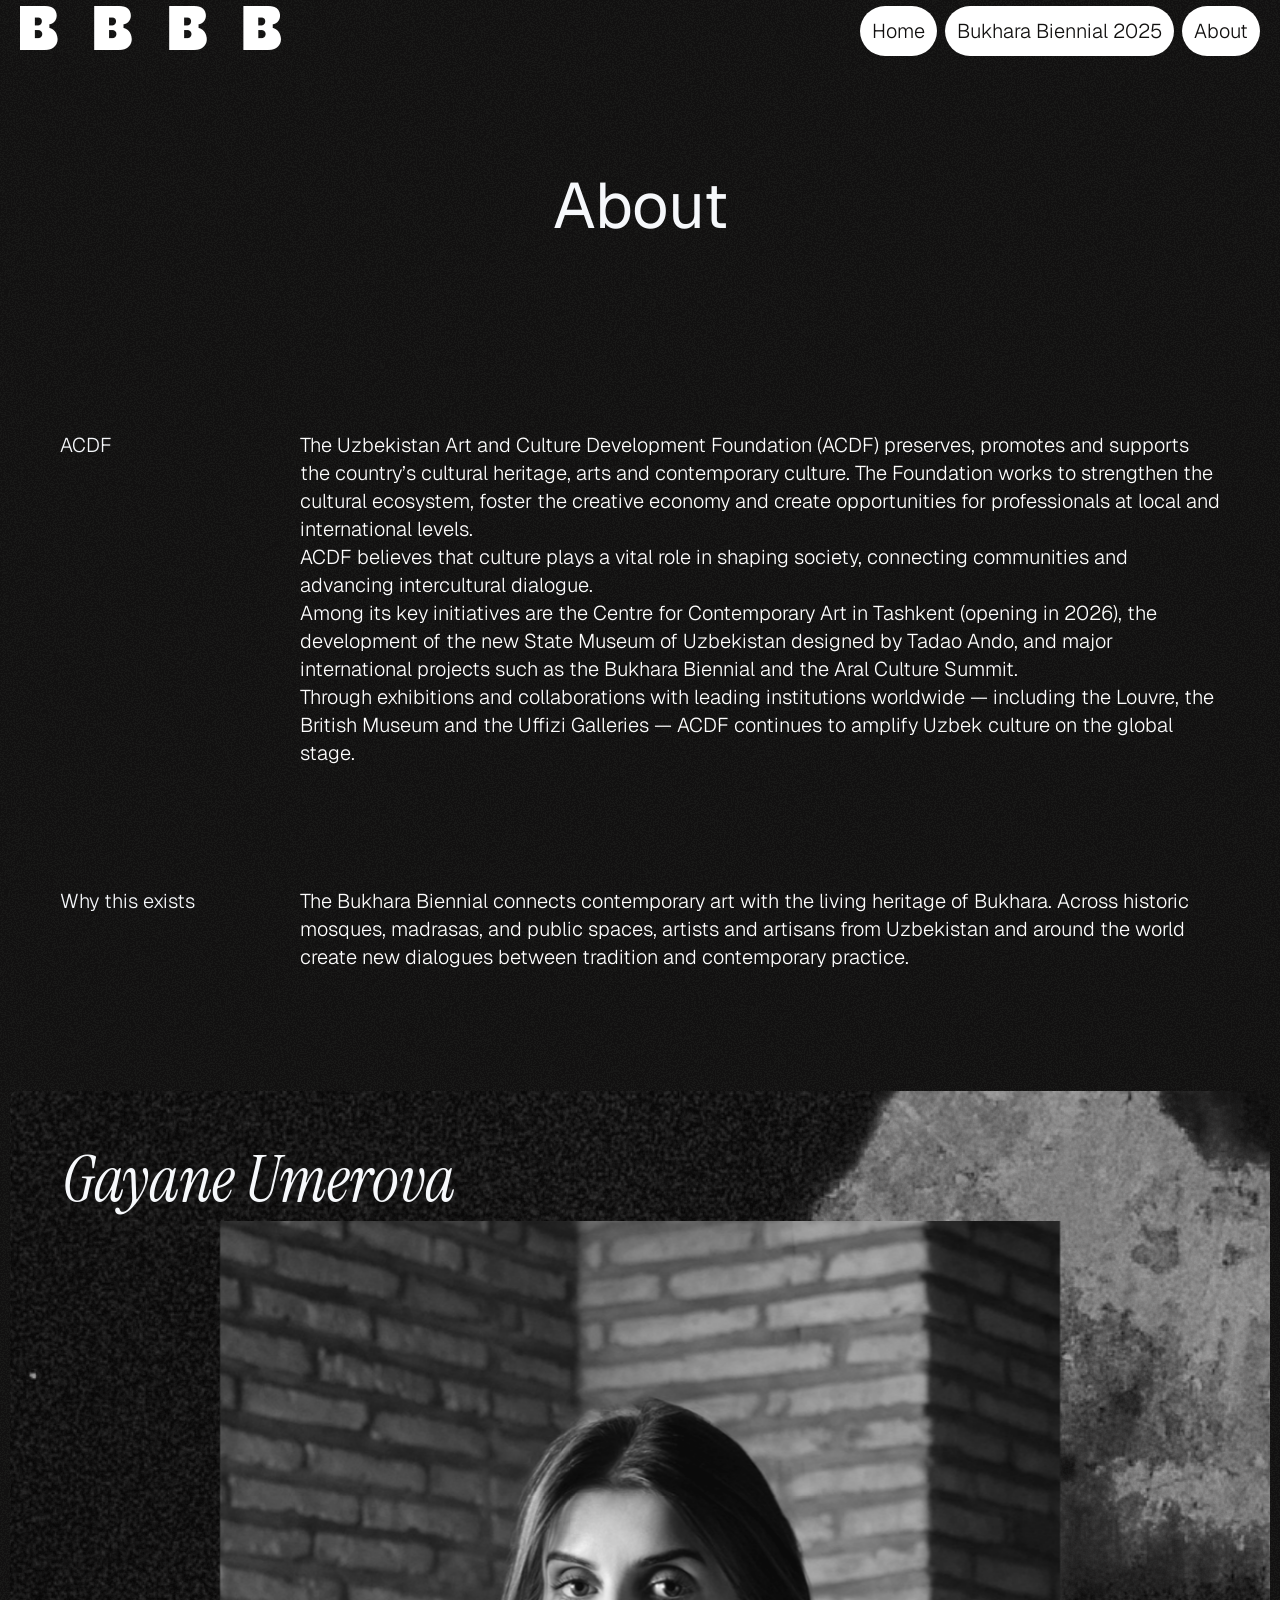
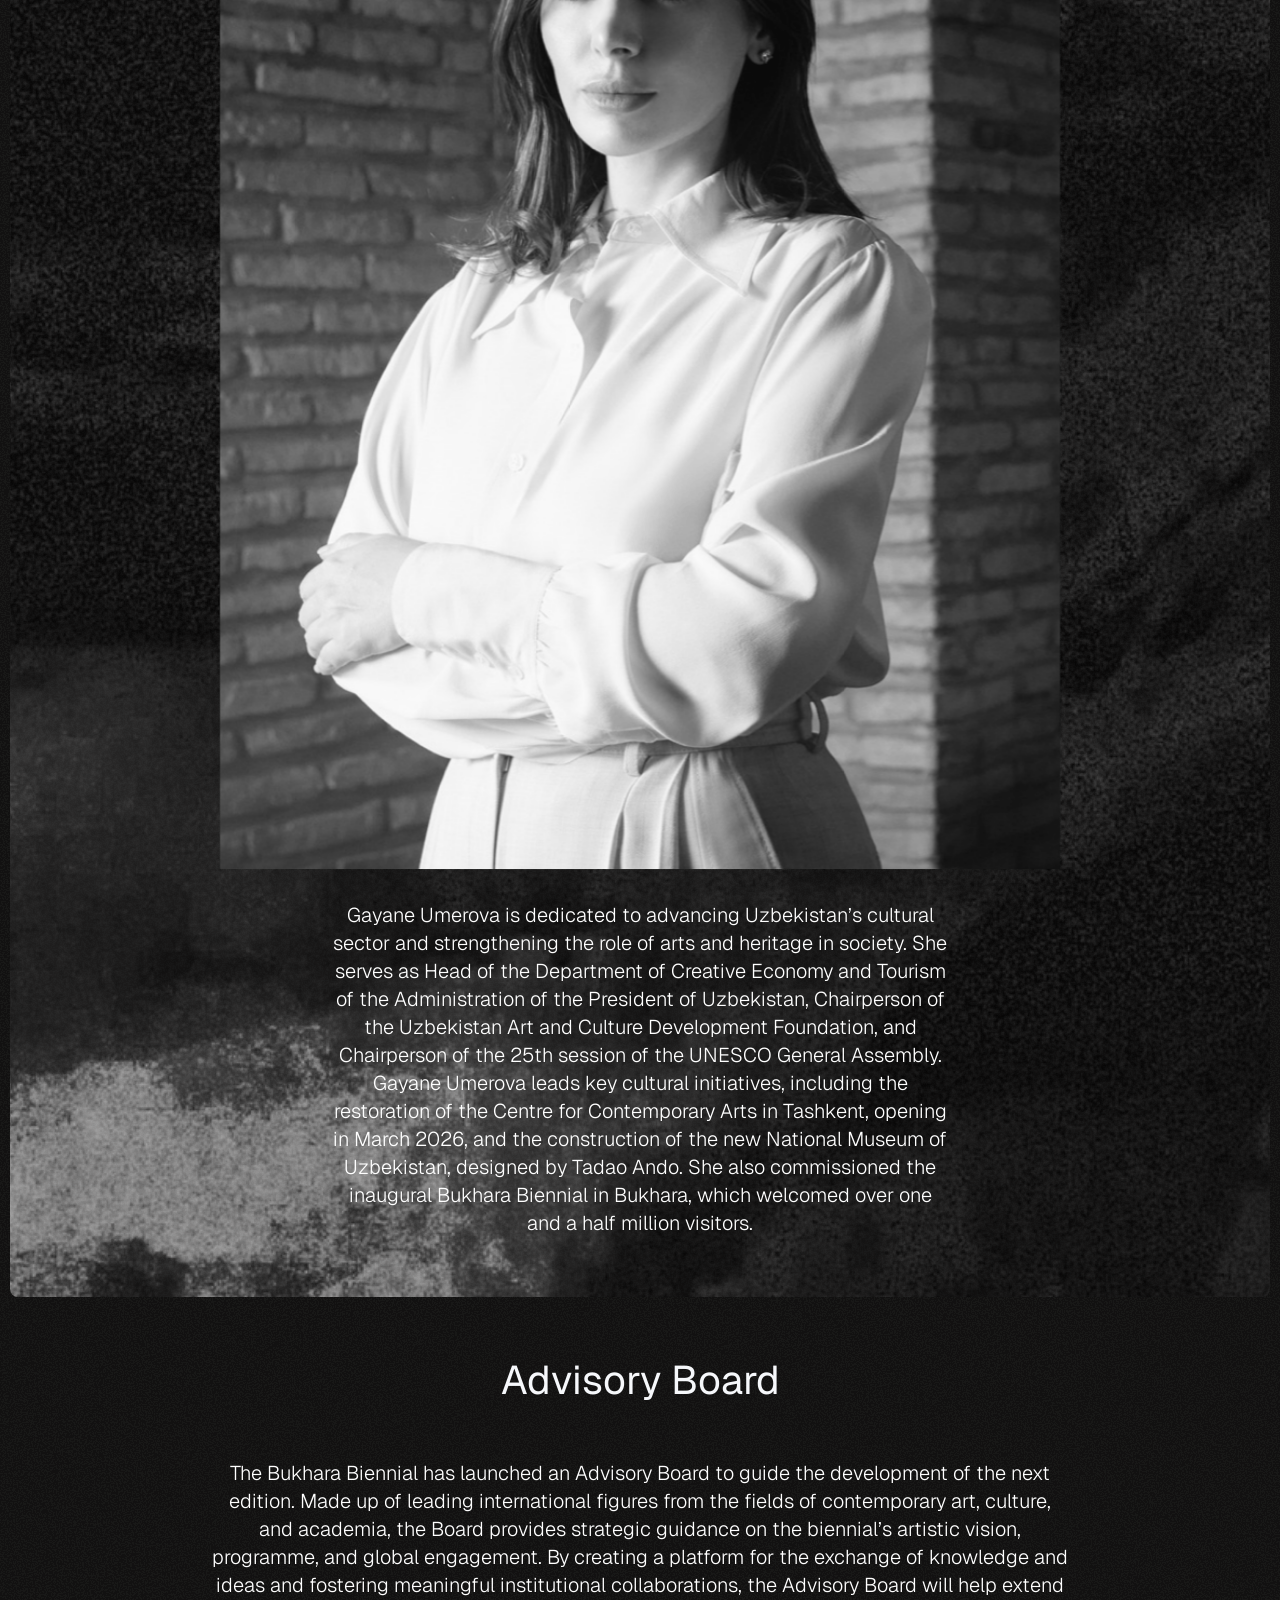
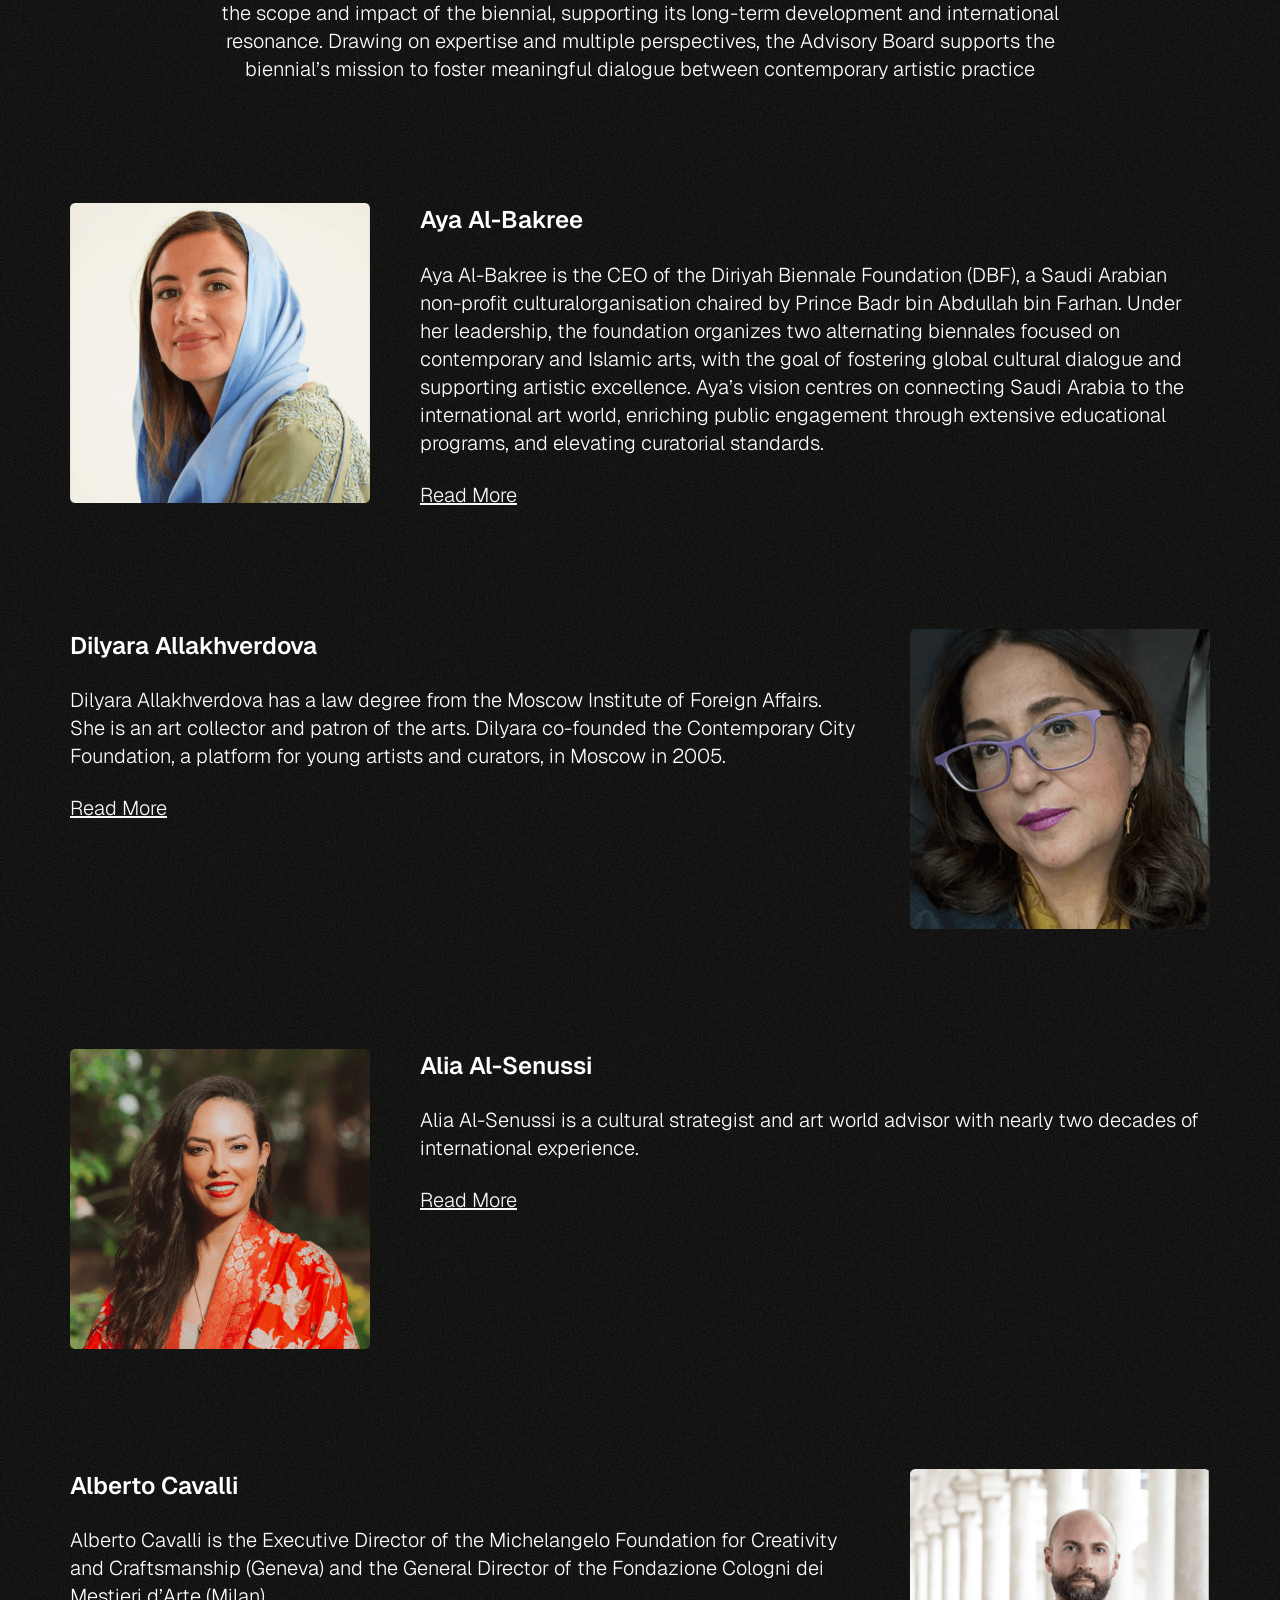
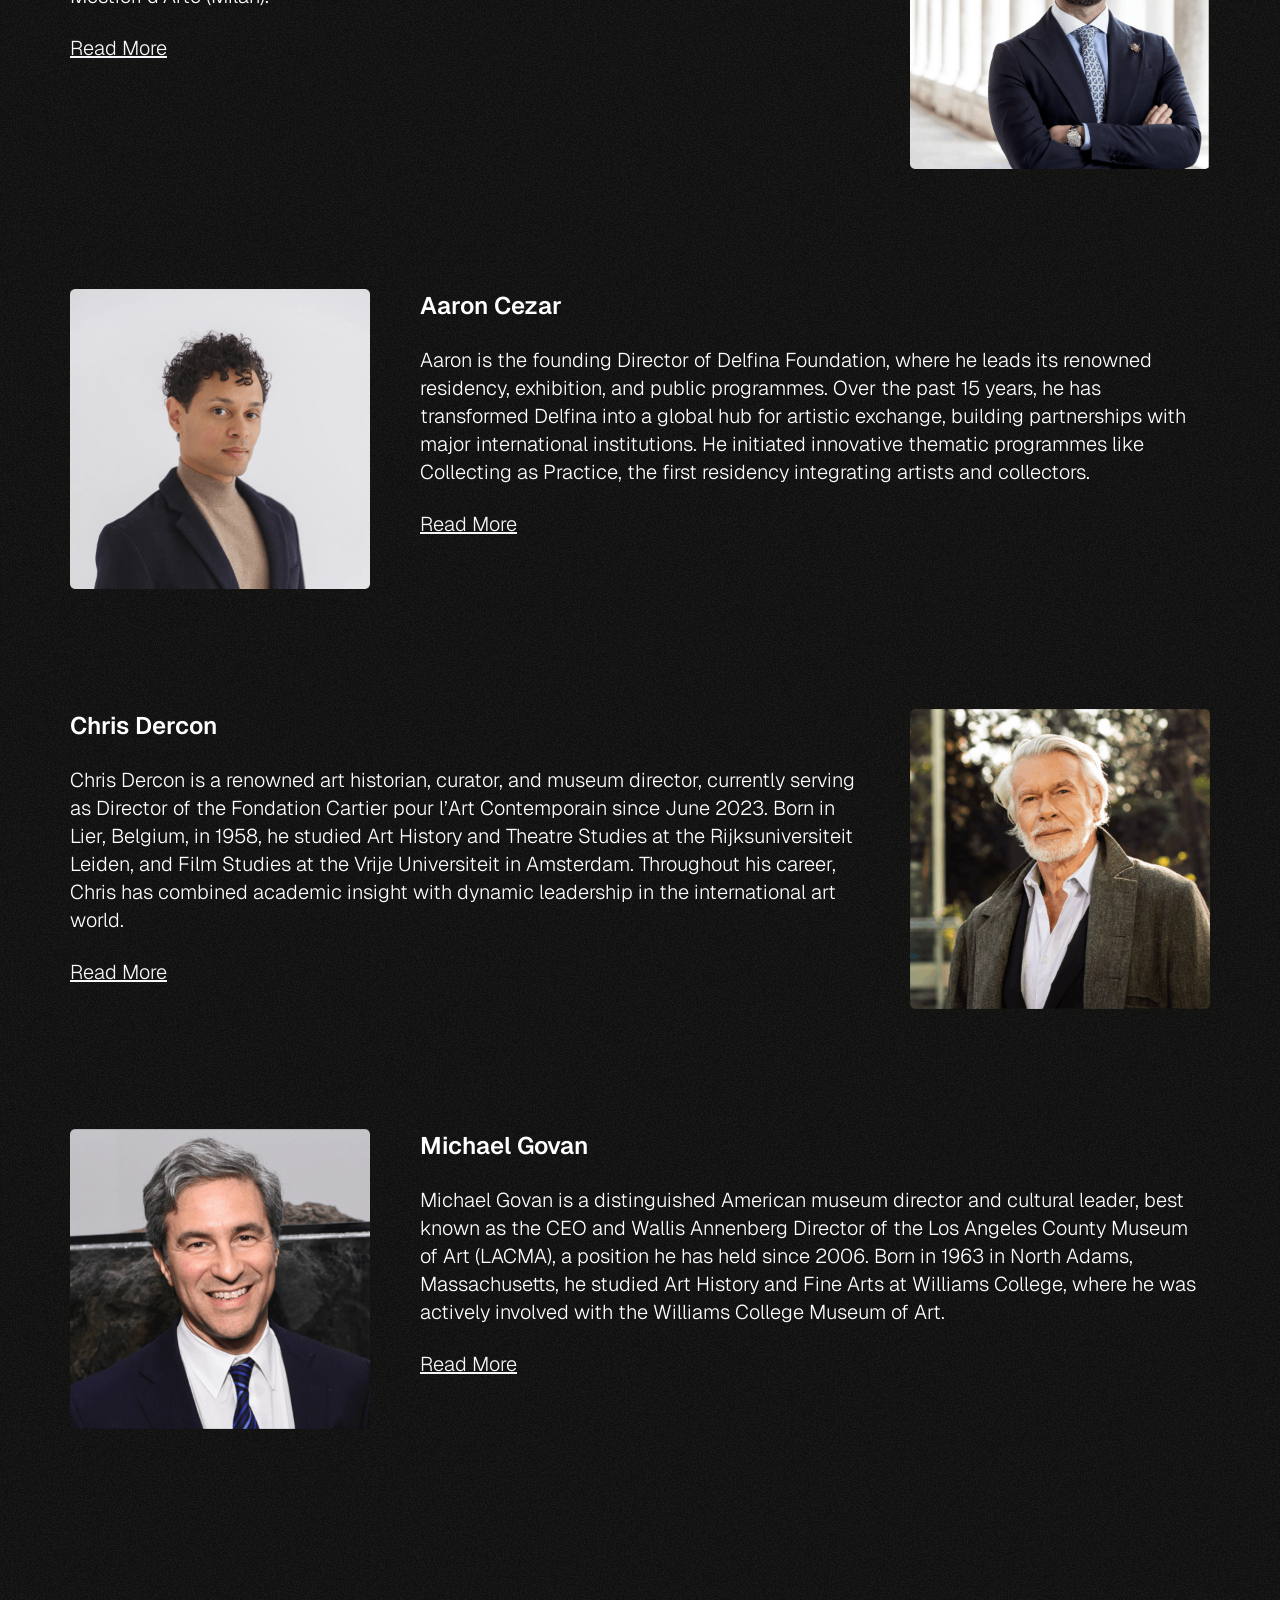
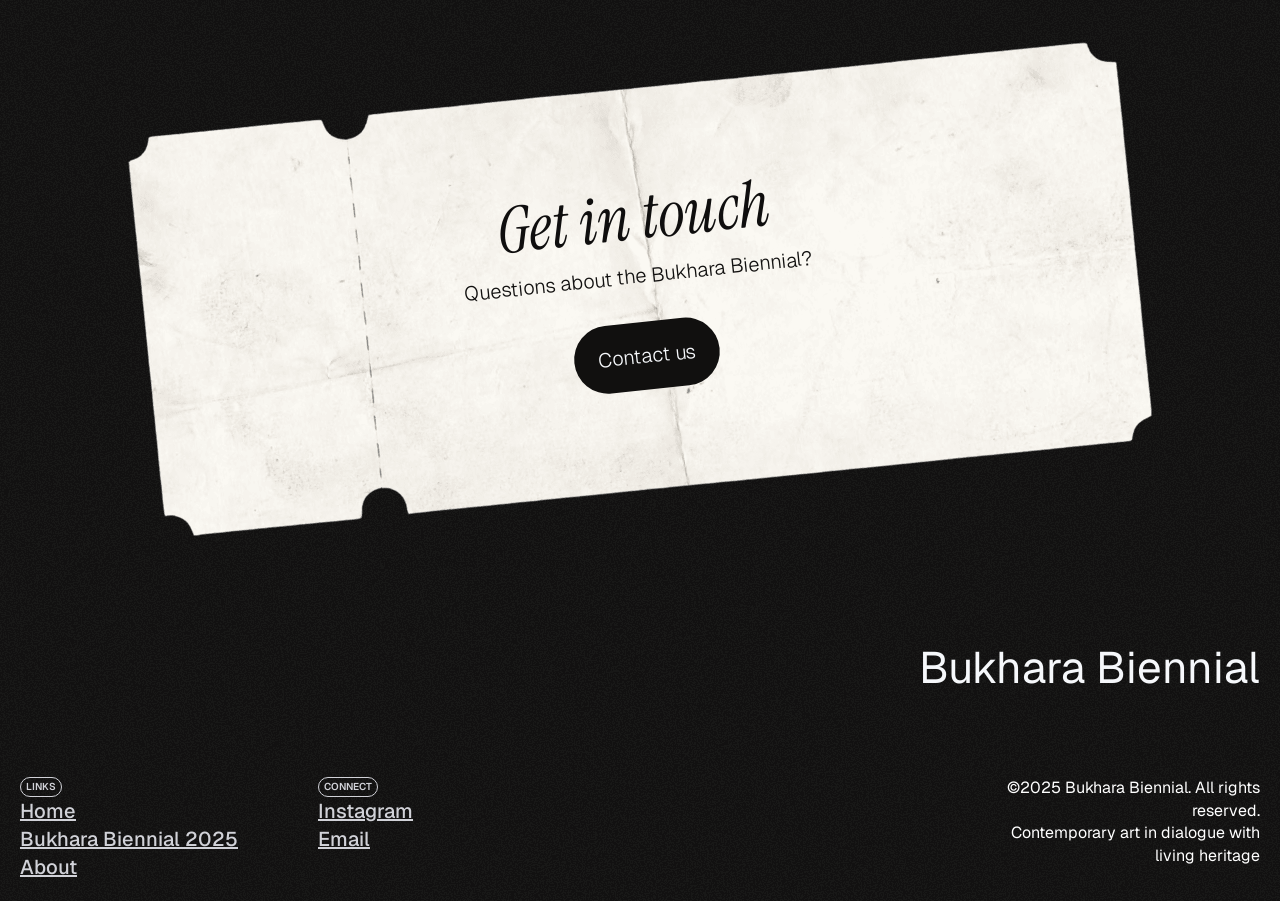
==== about.html @ 1e0324c1 "finish about page" ====
<!doctype html>
<html lang="en">
  <head>
    <meta charset="UTF-8" />
    <meta name="viewport" content="width=device-width, initial-scale=1.0" />
    <link rel="stylesheet" href="./assets/css/fonts.css" />
    <link rel="stylesheet" href="./assets/css/default.css" />

    <link rel="stylesheet" href="./assets/css/about.css" />
    <link rel="stylesheet" href="./assets/css/header.css" />
    <link rel="stylesheet" href="./assets/css/footer.css" />
    <title>BB2026</title>
  </head>
  <body>
    <header class="d-flex page-load-fade delayed">
      <div class="header__logo">
        <a href="/">
          <img src="./assets/images/logo.png" alt="" />
        </a>
      </div>
      <nav>
        <ul class="header__nav d-flex">
          <li>
            <a href="/" class="btn">Home</a>
          </li>
          <li class="desktop-only">
            <a href="#" class="btn">Bukhara Biennial 2025</a>
          </li>
          <li class="mobile-only">
            <a href="#" class="btn">BB 2025</a>
          </li>
          <li>
            <a href="/about.html" class="btn">About</a>
          </li>
        </ul>
      </nav>
    </header>

    <main>
      <div class="container">
        <h1>About</h1>
        <section class="about delayed">
          <div class="about__section">
            <h2>ACDF</h2>
            <p>
              The Uzbekistan Art and Culture Development Foundation (ACDF)
              preserves, promotes and supports the country’s cultural heritage,
              arts and contemporary culture. The Foundation works to strengthen
              the cultural ecosystem, foster the creative economy and create
              opportunities for professionals at local and international levels.
              <br />
              ACDF believes that culture plays a vital role in shaping society,
              connecting communities and advancing intercultural dialogue.
              <br />
              Among its key initiatives are the Centre for Contemporary Art in
              Tashkent (opening in 2026), the development of the new State
              Museum of Uzbekistan designed by Tadao Ando, and major
              international projects such as the Bukhara Biennial and the Aral
              Culture Summit.
              <br />
              Through exhibitions and collaborations with leading institutions
              worldwide — including the Louvre, the British Museum and the
              Uffizi Galleries — ACDF continues to amplify Uzbek culture on the
              global stage.
            </p>
          </div>
          <div class="about__section">
            <h2>Why this exists</h2>
            <p>
              The Bukhara Biennial connects contemporary art with the living
              heritage of Bukhara. Across historic mosques, madrasas, and public
              spaces, artists and artisans from Uzbekistan and around the world
              create new dialogues between tradition and contemporary practice.
            </p>
          </div>
        </section>
      </div>

      <section class="album scroll-animate">
        <div class="album__bg">
          <img
            src="./assets/images/about/album_bg.jpg"
            alt="Album Background"
          />
        </div>
        <div class="album__hero">
          <h2>Gayane Umerova</h2>
          <div class="album__content">
            <div class="hero__img album__img__delayed">
              <img src="./assets/images/about/hero.png" alt="Gayane Umerova" />
            </div>
            <p>
              Gayane Umerova is dedicated to advancing Uzbekistan’s cultural
              sector and strengthening the role of arts and heritage in society.
              She serves as Head of the Department of Creative Economy and
              Tourism of the Administration of the President of Uzbekistan,
              Chairperson of the Uzbekistan Art and Culture Development
              Foundation, and Chairperson of the 25th session of the UNESCO
              General Assembly.
              <br />
              Gayane Umerova leads key cultural initiatives, including the
              restoration of the Centre for Contemporary Arts in Tashkent,
              opening in March 2026, and the construction of the new National
              Museum of Uzbekistan, designed by Tadao Ando. She also
              commissioned the inaugural Bukhara Biennial in Bukhara, which
              welcomed over one and a half million visitors.
            </p>
          </div>
        </div>
      </section>

      <section class="marquee scroll-animate" id="members">
        <h2>Advisory Board</h2>
        <p>
          The Bukhara Biennial has launched an Advisory Board to guide the
          development of the next edition. Made up of leading international
          figures from the fields of contemporary art, culture, and academia,
          the Board provides strategic guidance on the biennial’s artistic
          vision, programme, and global engagement. By creating a platform for
          the exchange of knowledge and ideas and fostering meaningful
          institutional collaborations, the Advisory Board will help extend the
          scope and impact of the biennial, supporting its long-term development
          and international resonance. Drawing on expertise and multiple
          perspectives, the Advisory Board supports the biennial’s mission to
          foster meaningful dialogue between contemporary artistic practice
        </p>
      </section>

      <section class="advisory__board"></section>

      <section class="subscribe scroll-animate">
        <img alt="" src="./assets/images/subscribe.png" />

        <div class="content">
          <div>
            <h2 class="italic">Get in touch</h2>
            <p>Questions about the Bukhara Biennial?</p>
          </div>
          <button onclick="goTo('#')" class="btn">Contact us</button>
        </div>
      </section>
    </main>

    <footer>
      <div class="footer__logo">
        <h2>Bukhara Biennial</h2>
      </div>
      <div class="footer__content">
        <div class="socials d-flex">
          <div class="links">
            <span class="tag"> Links </span>
            <a href="#">Home</a>
            <a href="#">Bukhara Biennial 2025</a>
            <a href="/about.html">About</a>
          </div>
          <div class="connect">
            <span class="tag"> Connect </span>
            <a
              href="https://www.instagram.com/bukhara.biennial/"
              target="_blank"
              >Instagram</a
            >
            <a href="#">Email</a>
          </div>
        </div>
        <div class="copywrite">
          <p>©2025 Bukhara Biennial. All rights reserved.</p>
          <p>Contemporary art in dialogue with living heritage</p>
        </div>
      </div>
    </footer>

    <script src="./assets/js/scripts.js"></script>

    <script>
      const advisoryBoardList = [
        {
          name: "Aya Al-Bakree",
          description:
            "Aya Al-Bakree is the CEO of the Diriyah Biennale Foundation (DBF), a Saudi Arabian non-profit culturalorganisation chaired by Prince Badr bin Abdullah bin Farhan. Under her leadership, the foundation organizes two alternating biennales focused on contemporary and Islamic arts, with the goal of fostering global cultural dialogue and supporting artistic excellence. Aya’s vision centres on connecting Saudi Arabia to the international art world, enriching public engagement through extensive educational programs, and elevating curatorial standards.",
          hiden: [
            "A strong advocate for the arts and for transforming public spaces into cultural venues, Aya has led the launch of the foundation’s landmark biennale editions at the JAX District in Diriyah and the historic Hajj Terminal in Jeddah. These events featured a diverse range of local and international artists and attracted hundreds of thousands of visitors. The 2021 contemporary art biennale marked the first of its kind in Saudi Arabia, while the Islamic Arts Biennale in Jeddah was a historic global first, presenting a vast array of both contemporary and ancient works.",
            "Aya holds a degree in Global Communications from the American University of Paris and studied at Parsons. Before joining DBF, she played key roles in promoting artistic exchange at major galleries in France and Saudi Arabia.",
          ],
        },
        {
          name: "Dilyara Allakhverdova",
          description:
            "Dilyara Allakhverdova has a law degree from the Moscow Institute of Foreign Affairs. She is an art collector and patron of the arts. Dilyara co-founded the Contemporary City Foundation, a platform for young artists and curators, in Moscow in 2005.",
          hiden: [
            "Since then, she has served as Board member of the Institute of Contemporary Art (ICA) and co-Chairman of Tate’s Russian and Eastern European Acquisitions Committee in London.",
            "Dilyara was also Chairwoman of Art Night London in 2018. Currently, she is a Board Member of the Institute for Human Activities, a research project led by Dutch artist Renzo Martens. She is also a Council Member of the Georgetown University Art Galleries.",
          ],
        },
        {
          name: "Alia Al-Senussi",
          description:
            "Alia Al-Senussi is a cultural strategist and art world advisor with nearly two decades of international experience.",
          hiden: [
            "An academic and lecturer specialising in the intersection of politics and culture, Alias work focuses on cultural diplomacy and the role of the arts in driving social change. With a background spanning art advisory, patronage, and cultural programming, Alia fosters connections between creative communities through events, collaborations, partnerships, philanthropy, and education.",
            "Drawing on Libyan heritage and longstanding engagement with the Middle East, Alia is committed to amplifying the voices and visibility of Arab artists within the global art ecosystem. Their work bridges networks across the Middle East, the UK, the USA, Europe, and Asia.",
          ],
        },
        {
          name: "Alberto Cavalli",
          description:
            "Alberto Cavalli is the Executive Director of the Michelangelo Foundation for Creativity and Craftsmanship (Geneva) and the General Director of the Fondazione Cologni dei Mestieri d’Arte (Milan).",
          hiden: [
            "He is also a professor at the Milan Politecnico University and at the Creative Academy, where, in addition to teaching, he runs seminars on the artistic crafts.",
            'He is the curator of the event "Homo Faber: Crafting a more human future", organised by the Michelangelo Foundation. Cavalli has been a member of the jury of the Prix Liliane Bettencourt pour l’Intelligence de la main by the Fondation Bettencourt Schueller in France.',
          ],
        },
        {
          name: "Aaron Cezar",
          description:
            "Aaron is the founding Director of Delfina Foundation, where he leads its renowned residency, exhibition, and public programmes. Over the past 15 years, he has transformed Delfina into a global hub for artistic exchange, building partnerships with major international institutions. He initiated innovative thematic programmes like Collecting as Practice, the first residency integrating artists and collectors.",
          hiden: [
            "In addition to his work at Delfina, Aaron has curated exhibitions and performances at institutions including Hayward Gallery Project Space, SongEun Artspace, ArtBo, and Art Dubai. He co-curated performances at the 58th Venice Biennale and frequently moderates panels at major art fairs like Art Basel, Frieze, and Art Brussels. His writing has appeared in The Art Newspaper, Harper’s Bazaar, and ArtAsiaPacific. He also co-edited Politics of Food, a book inspired by a Delfina programme.",
            "Aaron advises institutions such as Asymmetry Art Foundation and Kunsthalle Praha and sits on boards and committees for initiatives like Dhaka Art Summit and Alserkal Avenue. He has served on numerous award juries, including the Turner Prize (2021) and Korea Art Prize (2023). Before Delfina, he held leadership roles at Metal and contributed to cultural initiatives for London 2012, among others.",
          ],
        },
        {
          name: "Chris Dercon",
          description:
            "Chris Dercon is a renowned art historian, curator, and museum director, currently serving as Director of the Fondation Cartier pour l’Art Contemporain since June 2023. Born in Lier, Belgium, in 1958, he studied Art History and Theatre Studies at the Rijksuniversiteit Leiden, and Film Studies at the Vrije Universiteit in Amsterdam. Throughout his career, Chris has combined academic insight with dynamic leadership in the international art world.",
          hiden: [
            "He began his professional journey in 1988 as program director at PS1 in New York. He later directed several major institutions: Witte de With in Rotterdam (1990–1995), Boijmans Van Beuningen Museum (1996–2002), Haus der Kunst in Munich (2003–2011), Tate Modern in London (2011–2016), and the Volksbühne Theater in Berlin (2017–2018). From 2019 to 2023, he chaired the Réunion des Musées Nationaux – Grand Palais in Paris.",
            "Beyond leadership, Chris frequently participates in international art juries and advisory panels. He has served on juries for the Venice Biennale, Documenta, Prix de Rome, Marcel Duchamp Prize, and many others. His deep engagement across museums, performing arts, and contemporary practices has made him a key figure in shaping cultural institutions across Europe, Asia, and beyond.",
          ],
        },
        {
          name: "Michael Govan",
          description:
            "Michael Govan is a distinguished American museum director and cultural leader, best known as the CEO and Wallis Annenberg Director of the Los Angeles County Museum of Art (LACMA), a position he has held since 2006. Born in 1963 in North Adams, Massachusetts, he studied Art History and Fine Arts at Williams College, where he was actively involved with the Williams College Museum of Art.",
          hiden: [
            "Before joining LACMA, Govan served as president and director of the Dia Art Foundation (1994–2006) in New York, where he led the transformation of a Nabisco box factory into the acclaimed Dia:Beacon museum. Earlier in his career, he was deputy director of the Solomon R. Guggenheim Museum in New York, contributing to exhibitions and the Guggenheim’s international programming.",
            "At LACMA, Govan has overseen major acquisitions, expanded the museum’s global profile, and spearheaded an ambitious transformation of the museum’s campus, including commissioning new architectural and public art projects designed to rethink how museums engage with contemporary audiences. <br/> His leadership combines curatorial vision with institutional strategy, making him one of the most influential figures in the international museum world",
          ],
        },
      ];
      const result = [];
      advisoryBoardList.forEach((member, index) => {
        result.push(`
        <article class="${index % 2 === 0 ? "" : "reverse"} scroll-animate" id="${member.name.split(" ").join("-")}">
          <div class="article__img">
            <img
              src="./assets/images/about/team/${member.name.split(" ").join("-")}.png"
              alt="${member.name}"
            />
          </div>
          <div class="article__content">
            <h3>${member.name}</h3>
            <p>
              ${member.description}
            </p>
            <p class="hiden">
                ${member.hiden.join("</p><p class='hiden'>")}
            </p>
            <button class="read__more">Read More</button>
          </div>
        </article>
        `);
      });
      document.querySelector(".advisory__board").innerHTML = result.join("");

      const readMoreButtons = document.querySelectorAll(".read__more");

      readMoreButtons.forEach((button) => {
        button.addEventListener("click", () => {
          const articleContent = button.closest(".article__content");
          const hiddenParagraphs = articleContent.querySelectorAll(".hiden");

          hiddenParagraphs.forEach((paragraph) => {
            paragraph.style.display =
              paragraph.style.display === "block" ? "none" : "block";
            paragraph.style.animation = "fadeIn 0.5s ease-in-out";
          });

          button.textContent =
            button.textContent === "Read More" ? "Hide" : "Read More";
        });
      });
    </script>
  </body>
</html>
---- assets/css/fonts.css ----
/* FONTS */

/* GEIST - Вариативный шрифт */
@font-face {
    font-family: 'Geist';
    src: url('../fonts/Geist/Geist-VariableFont_wght.ttf') format('truetype'),
         url('../fonts/Geist/Geist-VariableFont_wght.woff') format('woff');
    /* Указываем диапазон весов, которые поддерживает вариативный шрифт */
    font-weight: 100 900; 
    font-style: normal;
    font-display: swap;
}

/* INSTRUMENT SERIF - Обычный */
@font-face {
    font-family: 'Instrument Serif';
    src: url('../fonts/Instrument_Serif/InstrumentSerif-Regular.ttf') format('truetype');
    font-weight: 400; /* Стандартный вес */
    font-style: normal;
    font-display: swap;
}

/* INSTRUMENT SERIF - Курсив */
@font-face {
    font-family: 'Instrument Serif';
    src: url('../fonts/Instrument_Serif/InstrumentSerif-Italic.ttf') format('truetype');
    font-weight: 400;
    font-style: italic; /* Теперь браузер поймет, когда включать этот файл */
    font-display: swap;
}
---- assets/css/default.css ----
* {
  box-sizing: border-box;
  padding: 0;
  margin: 0;
  font-family: "Geist";
  font-style: Light;
  font-size: 20px;
  font-weight: 300;
  line-height: 140%;
  scroll-behavior: smooth;
}

:root {
  --main-dark: RGB(17, 16, 15);
  --transition: 0.2s;
  --responsive-font-size: 80px;
  --responsive-p-font-size: 20px;
}

@keyframes fadeInUp {
  from {
    opacity: 0;
    transform: translateY(30px);
  }
  to {
    opacity: 1;
    transform: translateY(0);
  }
}

@keyframes fadeIn {
  from {
    opacity: 0;
  }
  to {
    opacity: 1;
  }
}

.scroll-animate {
  opacity: 0;
  transform: translateY(30px);
}

.scroll-animate.animated {
  animation: fadeInUp 0.8s ease-out forwards;
}

.fade-animate {
  opacity: 0;
}

.fade-animate.animated {
  animation: fadeIn 0.6s ease-out forwards;
}

.page-load-fade {
  animation: fadeIn 1.5s ease-in-out forwards;
}

.delayed {
  animation: fadeIn 1s ease-in-out forwards;
  animation-delay: 1s;
  opacity: 0;
}
.album__img__delayed {
  animation: fadeInUp 1s ease-in-out forwards;
  animation-delay: 1s;
  opacity: 0;
}

/* Скрыть полосу прокрутки */
html {
  scrollbar-width: none; /* Для Firefox */
  -ms-overflow-style: none; /* Для Internet Explorer и Edge */
}
html::-webkit-scrollbar {
  display: none; /* Для Chrome, Safari и Opera */
}

h1,
h2 {
  color: rgba(15, 14, 14, 1);
  font-size: 40px;
  font-weight: 400;
  line-height: 95%;
  letter-spacing: -4%;
}
a {
  text-decoration: none;
}
li {
  list-style: none;
}
.d-flex {
  display: flex;
}
.mobile-only {
  display: none;
}
.italic {
  font-family: "Instrument Serif";
  font-style: Italic;
  font-size: 80px;
  font-weight: 400;
  line-height: 90%;
  letter-spacing: -2%;
}
.p-120-64 {
  padding: 120px 0;
}
p
{
  font-size: var(--responsive-p-font-size);
}
.btn {
  letter-spacing: -2%;
  border-radius: 999px;
  color: var(--main-dark);
  transition: var(--transition);
  cursor: pointer;
}
/* p
{
    font-size: 20px;
    font-weight: 300;
    line-height: 140%;
} */
section {
  align-items: center;
  justify-content: center;
}

body {
  color: white;
  font-family: "Geist", sans-serif;
  background-size:
    1280px 600px,
    auto;
  background-position: left top;
  background-image:
    image-set(url(../images/bg_small.png) 1x, url(../images/bg_large.png) 2x),
    none;
  background-color: rgb(15, 14, 14);
}

main {
  width: 100%;
  padding: 0 10px;
}

.container {
  max-width: 1280px;
  margin: auto;
  width: 100%;
}

.subscribe {
  position: relative;
  width: 100%;
  display: flex;
  flex-direction: column;
  justify-content: flex-end;
  align-items: center;
  padding: 80px 40px 80px 40px;
  overflow: hidden;
}
.subscribe img {
  max-width: 1024px;
  min-width: 800px;
  width: 100%;
  margin: auto;
  z-index: -1;
  position: absolute;
  top: 50%;
  left: 50%;
  transform: translate(-50%, -50%);
}

.subscribe .content {
  width: 100%;
  min-height: 520.45px;
  display: flex;
  flex-direction: column;
  justify-content: center;
  align-items: center;
  text-align: center;
  transform-origin: center;
  transform: rotate(-6deg);
  gap: 32px;
}
.subscribe .content p {
  margin-top: 15px;
  color: var(--main-dark);
}
.subscribe .content button.btn {
  height: 68px;
  padding: 0px 24px 0px 24px;
  border: none;
  outline: none;
  color: rgba(246, 248, 251, 1);
  background-color: var(--main-dark);
}

@media (max-width: 1280px) {
  :root {
    --responsive-font-size: 64px;
  }
  .subscribe h2 {
    font-size: 64px;
  }
}
@media (max-width: 768px) {
  :root {
    --responsive-font-size: 40px;
    --responsive-p-font-size: 18px;
  }

  .desktop-only {
    display: none;
  }
  .mobile-only {
    display: block;
  }

  .subscribe h2 {
    font-size: 40px;
  }

  .subscribe .content {
    transform: rotate(0deg);
    gap: 0;
  }
  .subscribe .content button.btn {
    /* Button - small */
    height: 56px;
    padding: 0px 16px 0px 16px;
  }
}
---- assets/css/about.css ----
.container
{
    padding: 0 10px;
}
.container h1
{
    text-align: center;
    padding: 180px 0 80px 0;
    color: rgba(246, 248, 251, 1);
    font-size: var(--responsive-font-size);
    font-weight: 400;
    line-height: 80%;
    letter-spacing: -2%;
}

section.about
{
    padding: 60px 0
}
.about__section
{
    display: flex;
    gap: 40px;
    padding: 60px 40px;
}
.about__section h2
{
    width: 200px;
    flex-shrink: 0;
    color:  rgba(246, 248, 251, 1);
    font-size: 20px;
    font-weight: 300;
    line-height: 140%;
    letter-spacing: -2%;
}
.about__section p
{
    max-width: 940px;

    font-weight: 300;
    line-height: 140%;
    letter-spacing: -2%;
}

.album
{
    position: relative;
}
.album__bg
{
    position: absolute;
    top: 0;
    left: 0;
    width: 100%;
    height: 100%;
    z-index: -1;
    border-radius: 8px;
    overflow: hidden;
}
.album__bg img
{
    object-fit: cover;
    mix-blend-mode: screen;
    opacity: 0.6;
    max-width: none;
    width: 100%;
    height: 100%;
}
.album h2
{
    position: absolute;
    max-width: 1000px;
    /* width: 800px; */
    left: 52px;
    top: 60px;
    color: rgba(246, 248, 251, 1);

    font-family: "Instrument Serif";
    font-style: Italic;
    font-size: var(--responsive-font-size);
    font-weight: 400;
    line-height: 90%;
    letter-spacing: -2%;
    text-align: left;
}
.album .album__content
{
    padding: 150px 10px 60px;
    display: flex;
    flex-direction: column;
    align-items: center;
    gap: 32px;
}
.album .album__content p
{
    width: 640px;
    letter-spacing: -2%;
    text-align: center;
}
.album .hero__img
{
    padding: 0 200px;
    width: 100%;
    display: flex;
    justify-content: center;
}
.album .hero__img img
{
    width: 100%;
    max-width: 1000px;
}



.marquee
{
    display: flex;
    flex-direction: column;
    align-items: center;
}
.marquee h2
{
    padding: 64px 10px 0px 10px;
    color: rgba(246, 248, 251, 1);
    font-size: 40px;
    font-weight: 400;
    line-height: 95%;
    letter-spacing: -4%;
    text-align: center;
}
.marquee p
{
    max-width: 940px;
    width: 100%;
    padding: 60px 40px 120px 40px;
    letter-spacing: -2%;
    text-align: center;
}



.advisory__board article
{
    display: flex;
    flex-direction: row;
    justify-content: center;
    align-items: flex-start;
    gap: 10px;
    padding: 0px 60px 120px 60px;
}

.advisory__board article.reverse
{
    flex-direction: row-reverse;
}
.advisory__board article .hiden
{
    display: none;
}
.advisory__board article.open .hiden
{
    display: block;
}

.advisory__board .article__img
{
    display: block;
    width: 450px;
    height: 450px;
    border-radius: 8px;
    flex-shrink: 0;
}
.advisory__board .article__img img
{
    width: 100%;
    height: 100%;
    object-fit: cover;
}
.advisory__board article .article__content
{
    display: flex;
    flex-direction: column;
    gap: 24px;
}
.advisory__board article .article__content h3
{
    font-size: 24px;
    font-weight: 600;
    line-height: 140%;
    letter-spacing: -2%;
}
.advisory__board article .article__content p
{
    letter-spacing: -2%;
}
.advisory__board article .article__content button
{
    width: fit-content;
    background-color: transparent;
    border: none;
    outline: none;
    color: rgba(246, 248, 251, 1);
    letter-spacing: -2%;
    text-decoration-line: underline;
    cursor: pointer;
}
.advisory__board article:not(.reverse) .article__content
{
    padding: 0px 0px 0px 40px;
}
.advisory__board article.reverse .article__content
{
    padding: 0px 40px 0px 0px;
}







@media (max-width: 1280px) {
    .album .album__content
    {
        padding: 130px 10px 60px 10px;
    }
    .album .album__content p
    {
        width: 620px;
    }
    
    .advisory__board .article__img
    {
        width: 300px;
        height: 300px;
    }
}


@media (max-width: 768px) {
    .container
    {
        padding: 0;
    }
    .container h1
    {
        padding: 140px 0px 64px 0px;
    }
    section.about
    {
        padding: 4px 0 0;
    }
    .album .album__content
    {
        padding: 110px 10px 60px 10px;
    }
    .about__section
    {
        flex-direction: column;
    }
    .album .hero__img
    {
        padding: 0 40px;
    }
    .album .album__content p
    {
        padding: 0 40px;
        width: 100%;
    }
    


    .advisory__board article,
    .advisory__board article.reverse
    {
        flex-direction: column;
        align-items: center;
        gap: 64px;
        padding: 0px 40px 80px 40px;
    }
    .advisory__board .article__img {
        width: 100%;
        height: auto;
        aspect-ratio: 1 / 1;
        margin: 0 40px;
        border-radius: 8px;
        overflow: hidden;
    }
    .advisory__board article .article__content
    {
        padding: 0 !important;
    }
}
---- assets/css/header.css ----
header {
  position: fixed;
  top: 0;
  left: 0;
  width: 100%;
  height: 62px;
  gap: 8px;
  justify-content: space-between;
  align-items: center;
  padding: 0 20px;
  z-index: 999;
}

header nav .header__nav {
  gap: 8px;
}

header nav a {
  height: 52px;
  padding: 12px;
  font-size: var(--responsive-p-font-size);
  background: #fff;
}
header nav a:hover {
  background: var(--main-dark);
  color: #fff;
}

@media (max-width: 768px) {
  header {
    justify-content: center;
  }
  header nav a
  {
    padding: 8px 12px;
  }
  header .header__logo {
    display: none;
  }
}
---- assets/css/footer.css ----
footer {
  min-height: 272px;
  display: flex;
  justify-content: space-between;
  gap: 40px;
  padding: 20px;
}
footer h2 {
  color: rgba(246, 248, 251, 1);
  font-size: 44px;
  font-weight: 400;
  line-height: 85%;
  letter-spacing: -2%;
}
footer .footer__logo {
  display: flex;
  align-items: flex-end;
}
footer .footer__content {
  display: flex;
  flex-direction: column;
  justify-content: space-between;
  align-items: flex-end;
  text-align: right;
}

footer .footer__content .socials {
  gap: 80px;
}
footer .footer__content .socials div {
  display: flex;
  flex-direction: column;
  align-items: flex-end;
}

footer .footer__content .tag {
  color: rgba(209, 210, 216, 1);
  font-size: 10px;
  font-weight: 600;
  line-height: 140%;
  letter-spacing: 4%;
  text-transform: uppercase;
  padding: 2px 5px 2px 5px;
  border: 1px solid rgba(209, 210, 216, 1);
  border-radius: 999px;
}
footer .footer__content .socials a {
  color: rgba(209, 210, 216, 1);
  opacity: 1;
  font-size: 20px;
  font-weight: 500;
  line-height: 140%;
  letter-spacing: -2%;
  text-decoration: underline;
  text-align: left;
  transition: var(--transition);
}
footer .footer__content .socials a:hover {
  opacity: 0.25;
}

@media (max-width: 1280px) {
  footer {
    flex-direction: column;
    gap: 80px;
  }
  footer .footer__logo {
    justify-content: flex-end;
  }
  footer .footer__content {
    flex-direction: row;
    align-items: flex-start;
  }
  footer .footer__content .socials div {
    align-items: flex-start;
  }

  footer .copywrite p {
    width: 258px;
    font-size: 16px;
    font-weight: 400;
    line-height: 140%;
    letter-spacing: -2%;
    text-align: right;
  }
}

@media (max-width: 768px) {
  footer {
    align-items: center;
  }
  footer .footer__content {
    flex-direction: column;
    gap: 80px;
  }
  footer .footer__content .socials {
    gap: 40px;
  }
  footer .copywrite p {
    width: 100%;
    text-align: left;
  }
}
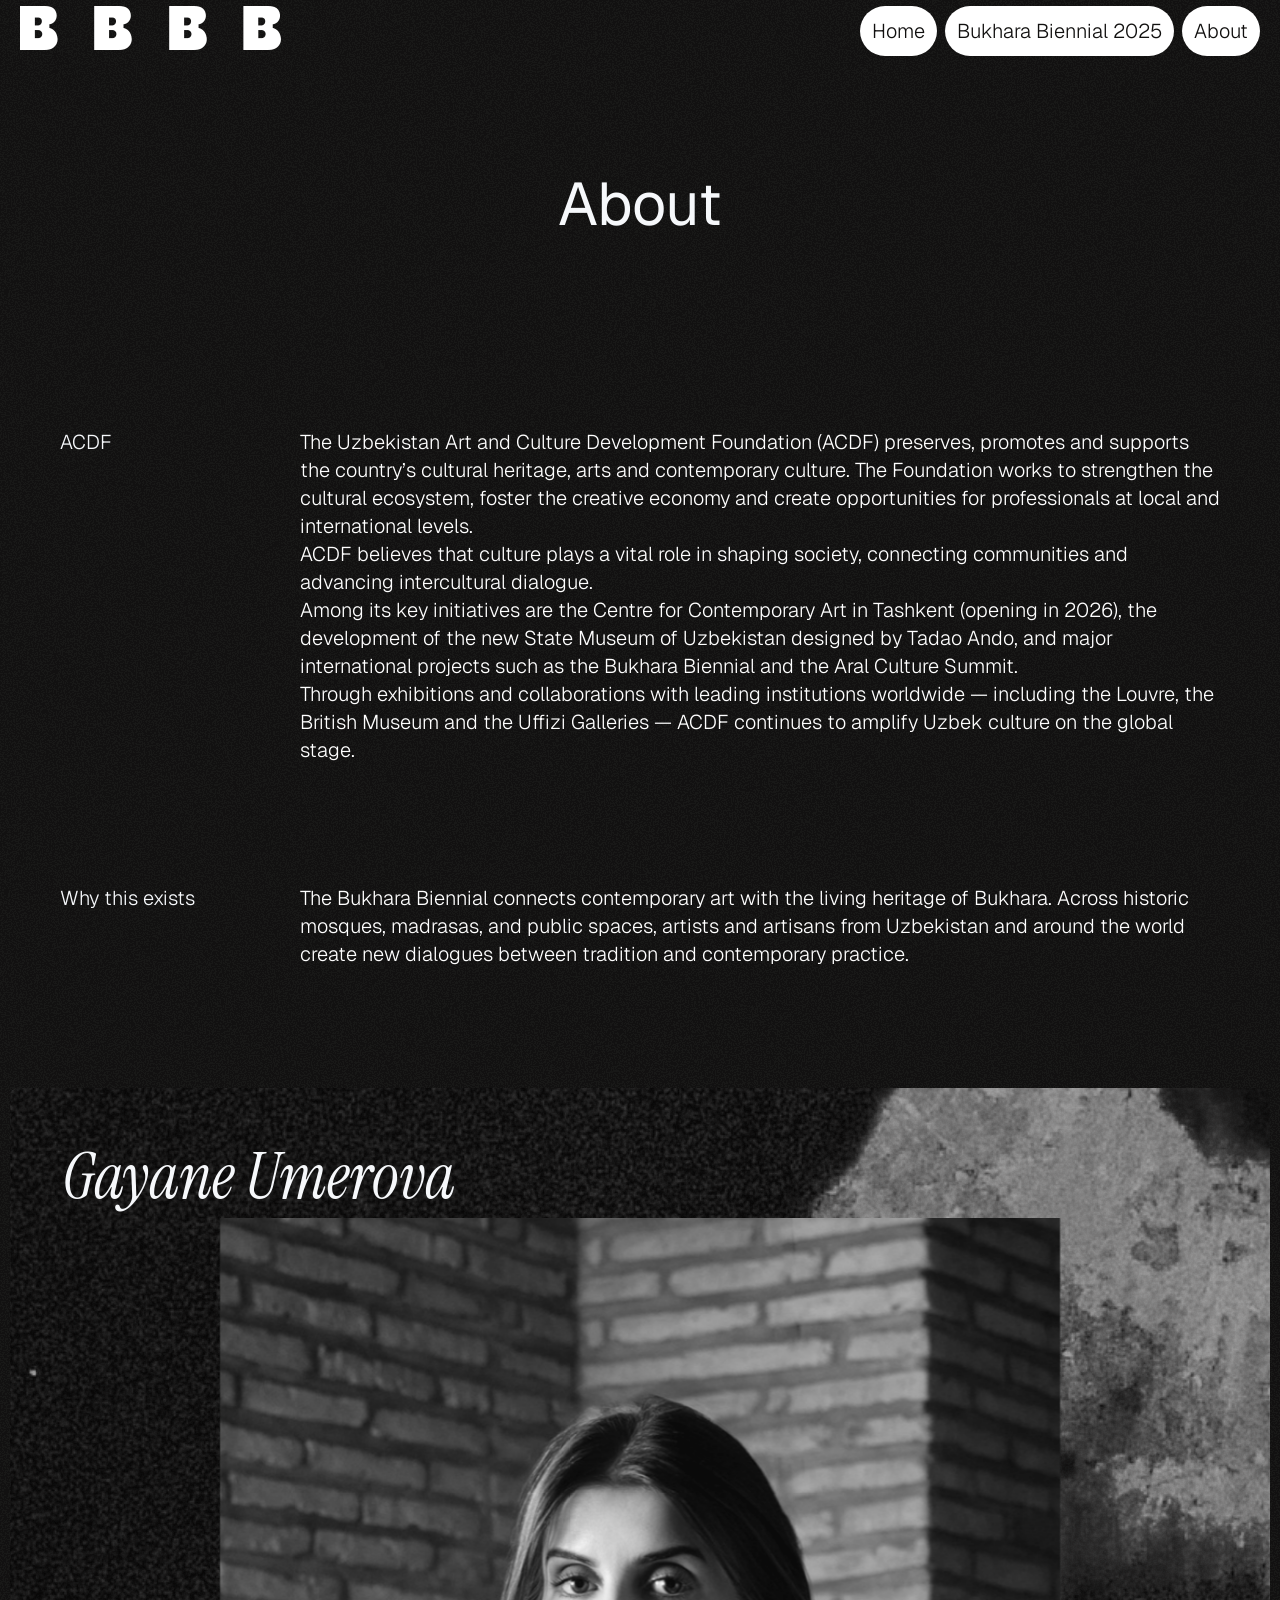
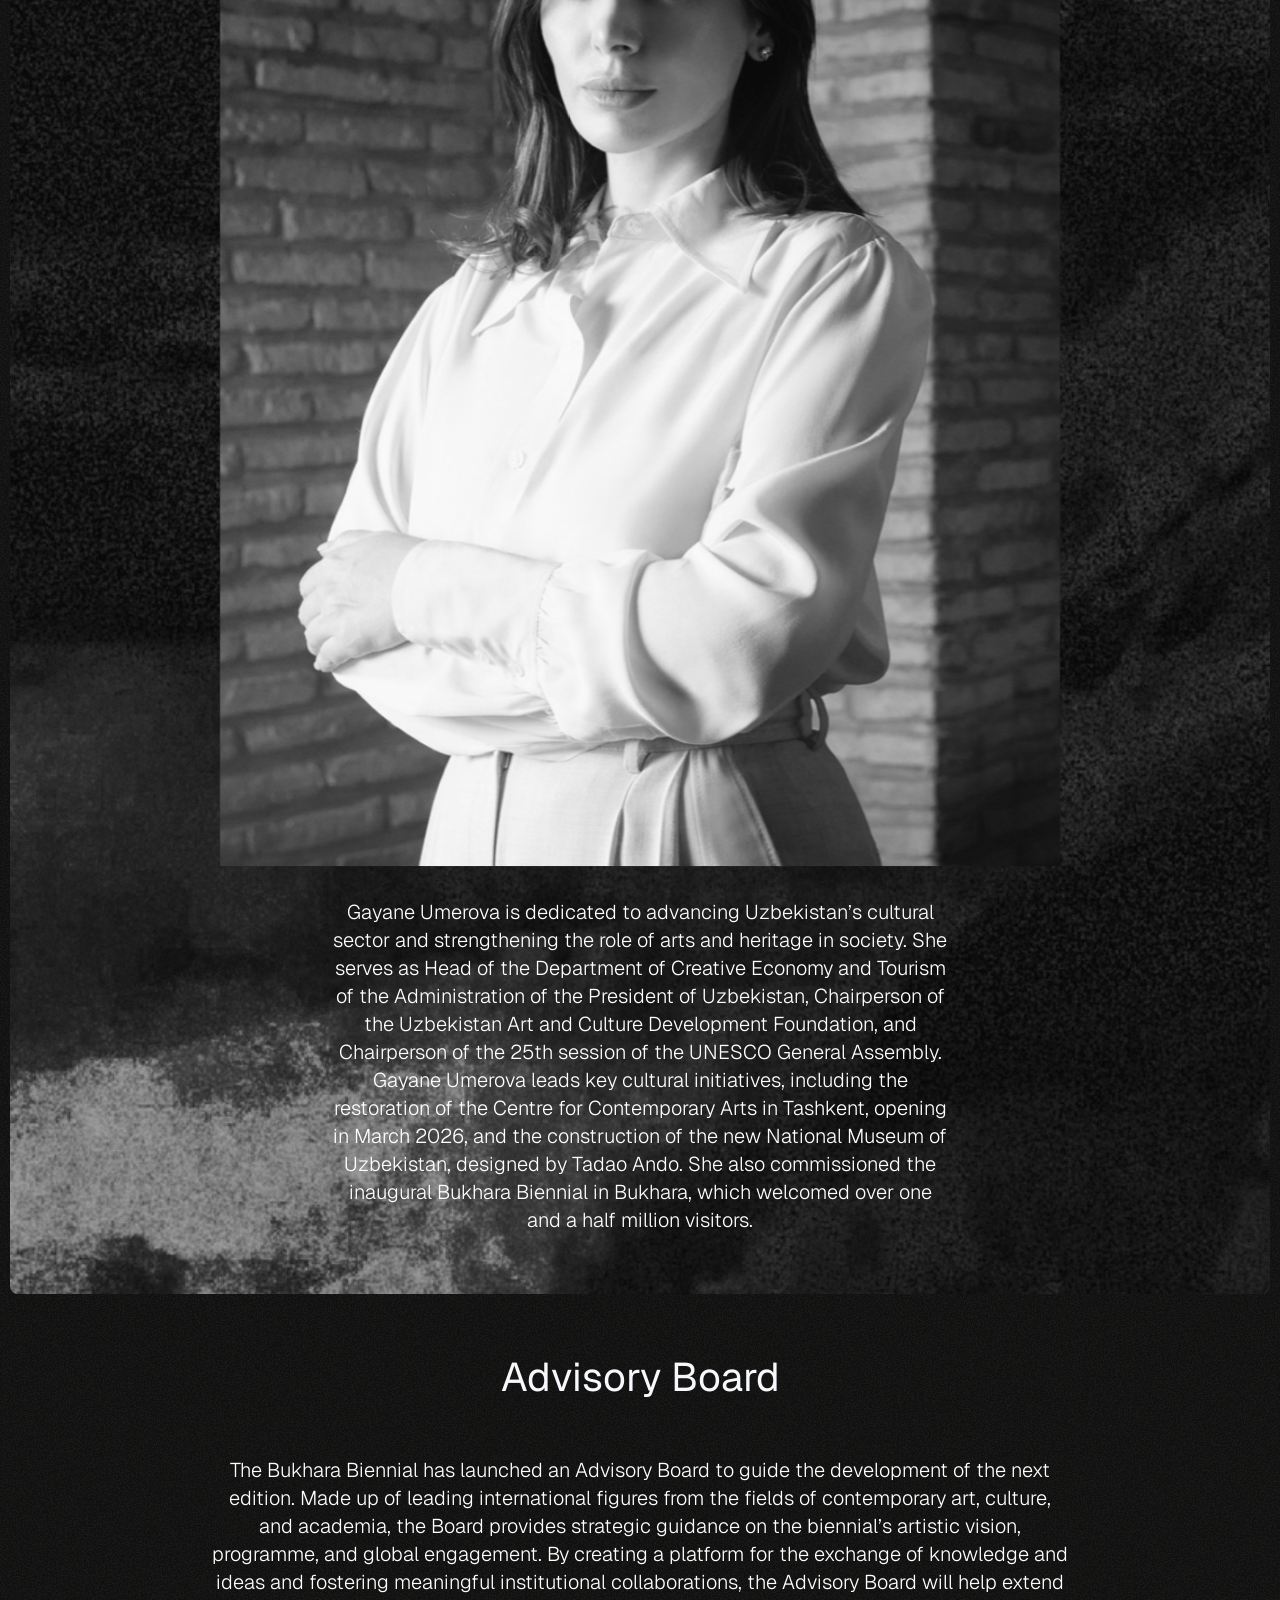
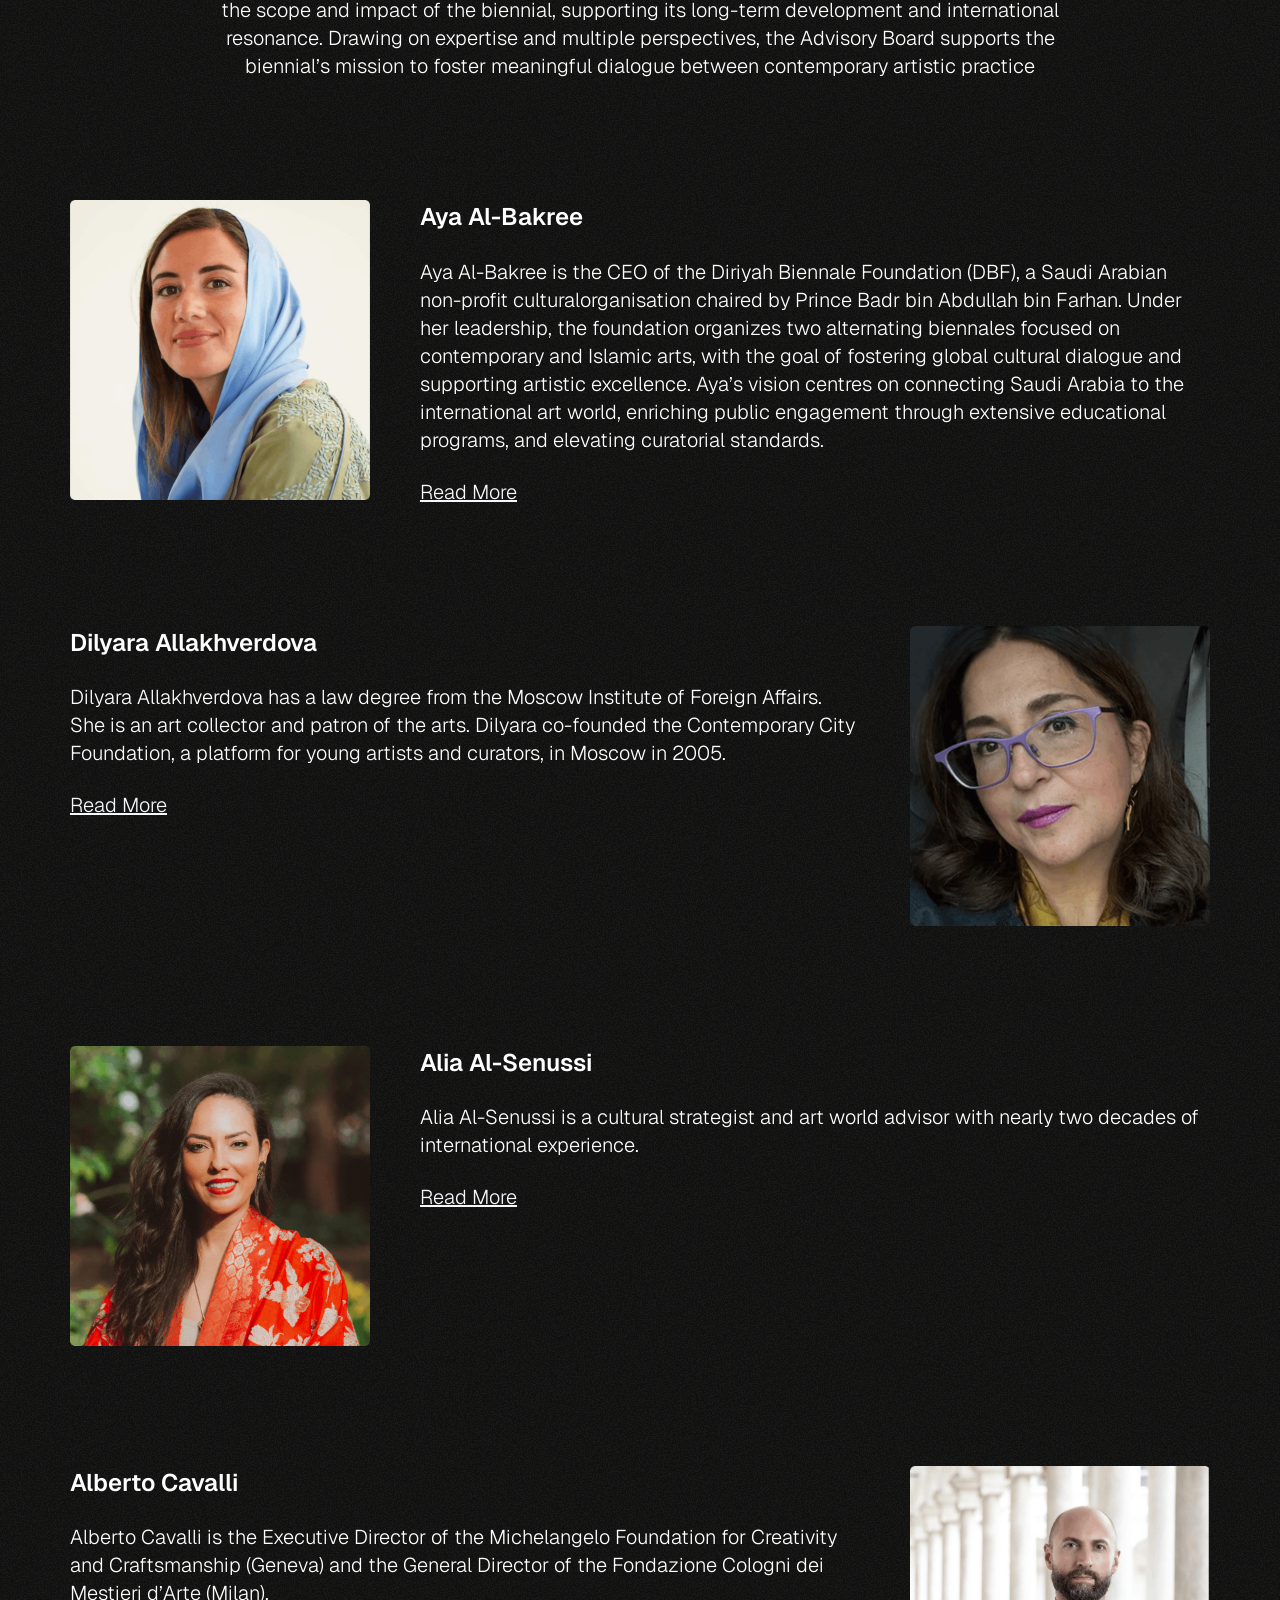
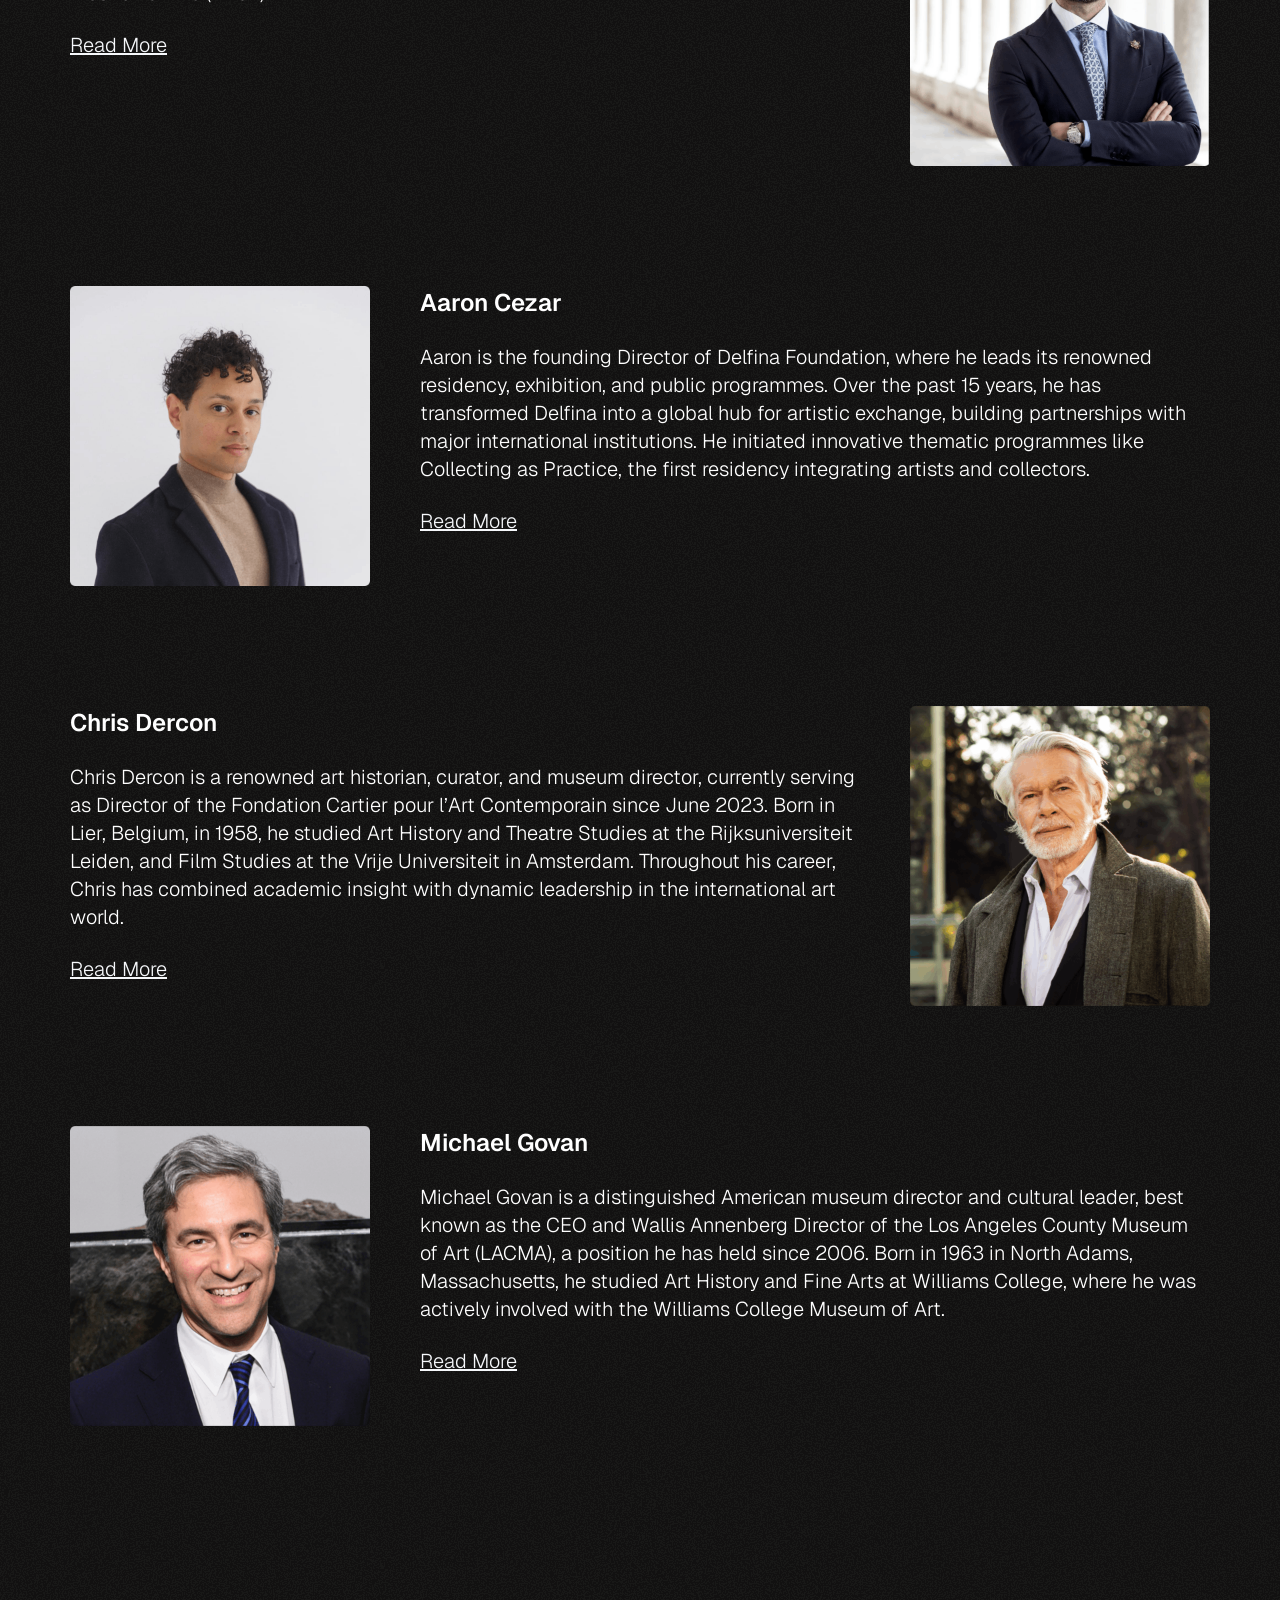
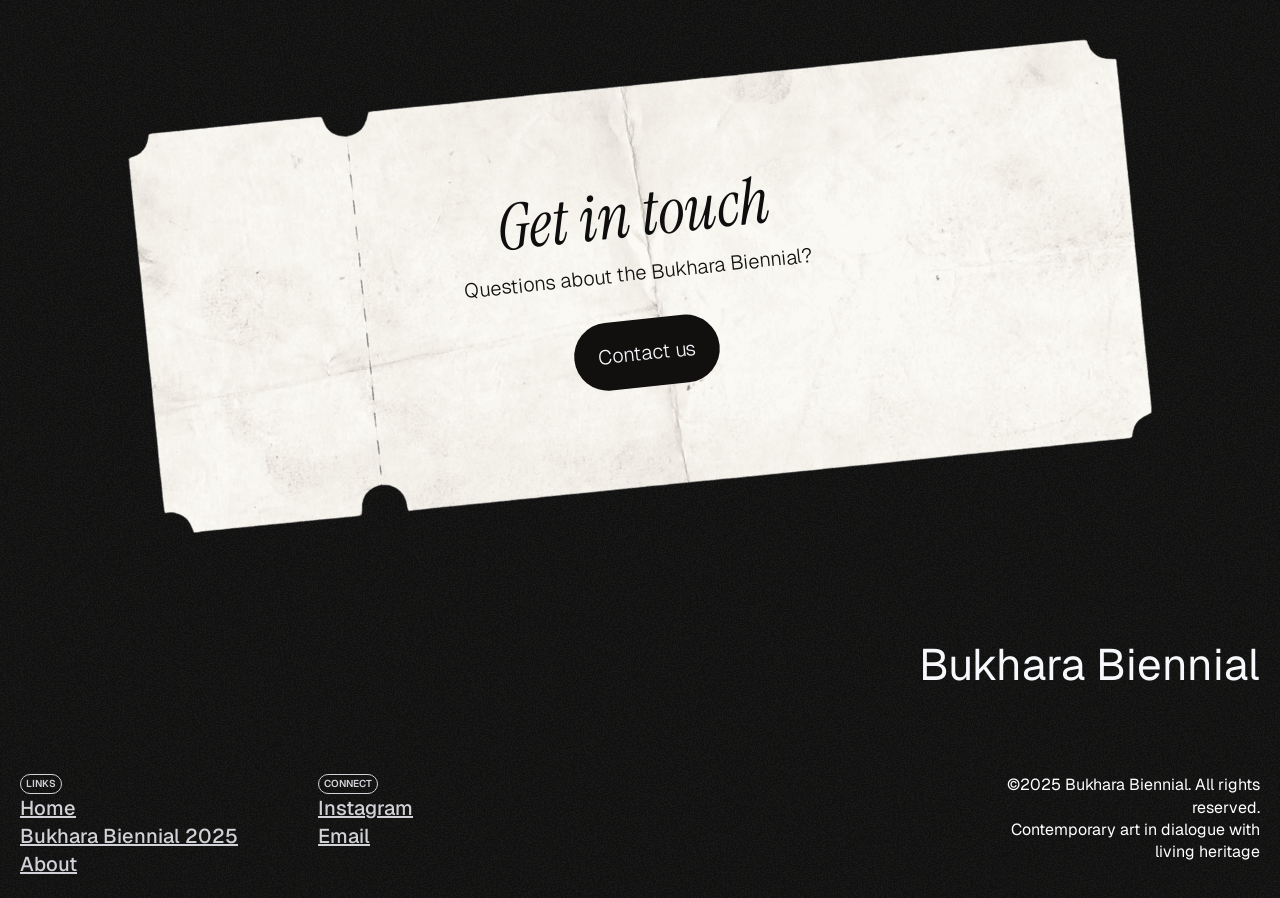
==== commit cd07a18d: "finish bb page" ====
--- a/about.html
+++ b/about.html
@@ -24,10 +24,10 @@
             <a href="/" class="btn">Home</a>
           </li>
           <li class="desktop-only">
-            <a href="#" class="btn">Bukhara Biennial 2025</a>
+            <a href="/bb2026.html" class="btn">Bukhara Biennial 2025</a>
           </li>
           <li class="mobile-only">
-            <a href="#" class="btn">BB 2025</a>
+            <a href="/bb2026.html" class="btn">BB 2025</a>
           </li>
           <li>
             <a href="/about.html" class="btn">About</a>
@@ -129,7 +129,7 @@
       <section class="advisory__board"></section>
 
       <section class="subscribe scroll-animate">
-        <img alt="" src="./assets/images/subscribe.png" />
+        <img alt="" src="./assets/images/subscribe.png" class="bg__letter" />
 
         <div class="content">
           <div>
@@ -149,8 +149,8 @@
         <div class="socials d-flex">
           <div class="links">
             <span class="tag"> Links </span>
-            <a href="#">Home</a>
-            <a href="#">Bukhara Biennial 2025</a>
+            <a href="/">Home</a>
+            <a href="/bb2026.html">Bukhara Biennial 2025</a>
             <a href="/about.html">About</a>
           </div>
           <div class="connect">
--- a/assets/css/default.css
+++ b/assets/css/default.css
@@ -13,8 +13,10 @@
 :root {
   --main-dark: RGB(17, 16, 15);
   --transition: 0.2s;
+  --responsive-h1-font-size: 80px;
   --responsive-font-size: 80px;
   --responsive-p-font-size: 20px;
+  --border-radius: 8px;
 }
 
 @keyframes fadeInUp {
@@ -109,8 +111,7 @@
 .p-120-64 {
   padding: 120px 0;
 }
-p
-{
+p {
   font-size: var(--responsive-p-font-size);
 }
 .btn {
@@ -165,7 +166,24 @@
   padding: 80px 40px 80px 40px;
   overflow: hidden;
 }
-.subscribe img {
+.subscribe .bg__img {
+  position: absolute;
+  display: flex;
+  align-items: center;
+  justify-content: center;
+  bottom: 0;
+  left: 0;
+  max-width: 1920px;
+  width: 100%;
+  height: 100%;
+  z-index: -1;
+}
+.subscribe .bg__img img {
+  width: 100%;
+  height: 100%;
+  object-fit: cover;
+}
+.subscribe .bg__letter {
   max-width: 1024px;
   min-width: 800px;
   width: 100%;
@@ -205,6 +223,7 @@
 @media (max-width: 1280px) {
   :root {
     --responsive-font-size: 64px;
+    --responsive-h1-font-size: 60px;
   }
   .subscribe h2 {
     font-size: 64px;
@@ -213,6 +232,7 @@
 @media (max-width: 768px) {
   :root {
     --responsive-font-size: 40px;
+    --responsive-h1-font-size: 34px;
     --responsive-p-font-size: 18px;
   }
 
@@ -225,6 +245,12 @@
 
   .subscribe h2 {
     font-size: 40px;
+  }
+  .subscribe .bg__letter {
+    max-width: none;
+    min-width: 0;
+    height: 277px;
+    width: auto;
   }
 
   .subscribe .content {
--- a/assets/css/about.css
+++ b/assets/css/about.css
@@ -11,7 +11,7 @@
     text-align: center;
     padding: 180px 0 80px 0;
     color: rgba(246, 248, 251, 1);
-    font-size: var(--responsive-font-size);
+    font-size: var(--responsive-h1-font-size);
     font-weight: 400;
     line-height: 80%;
     letter-spacing: -2%;
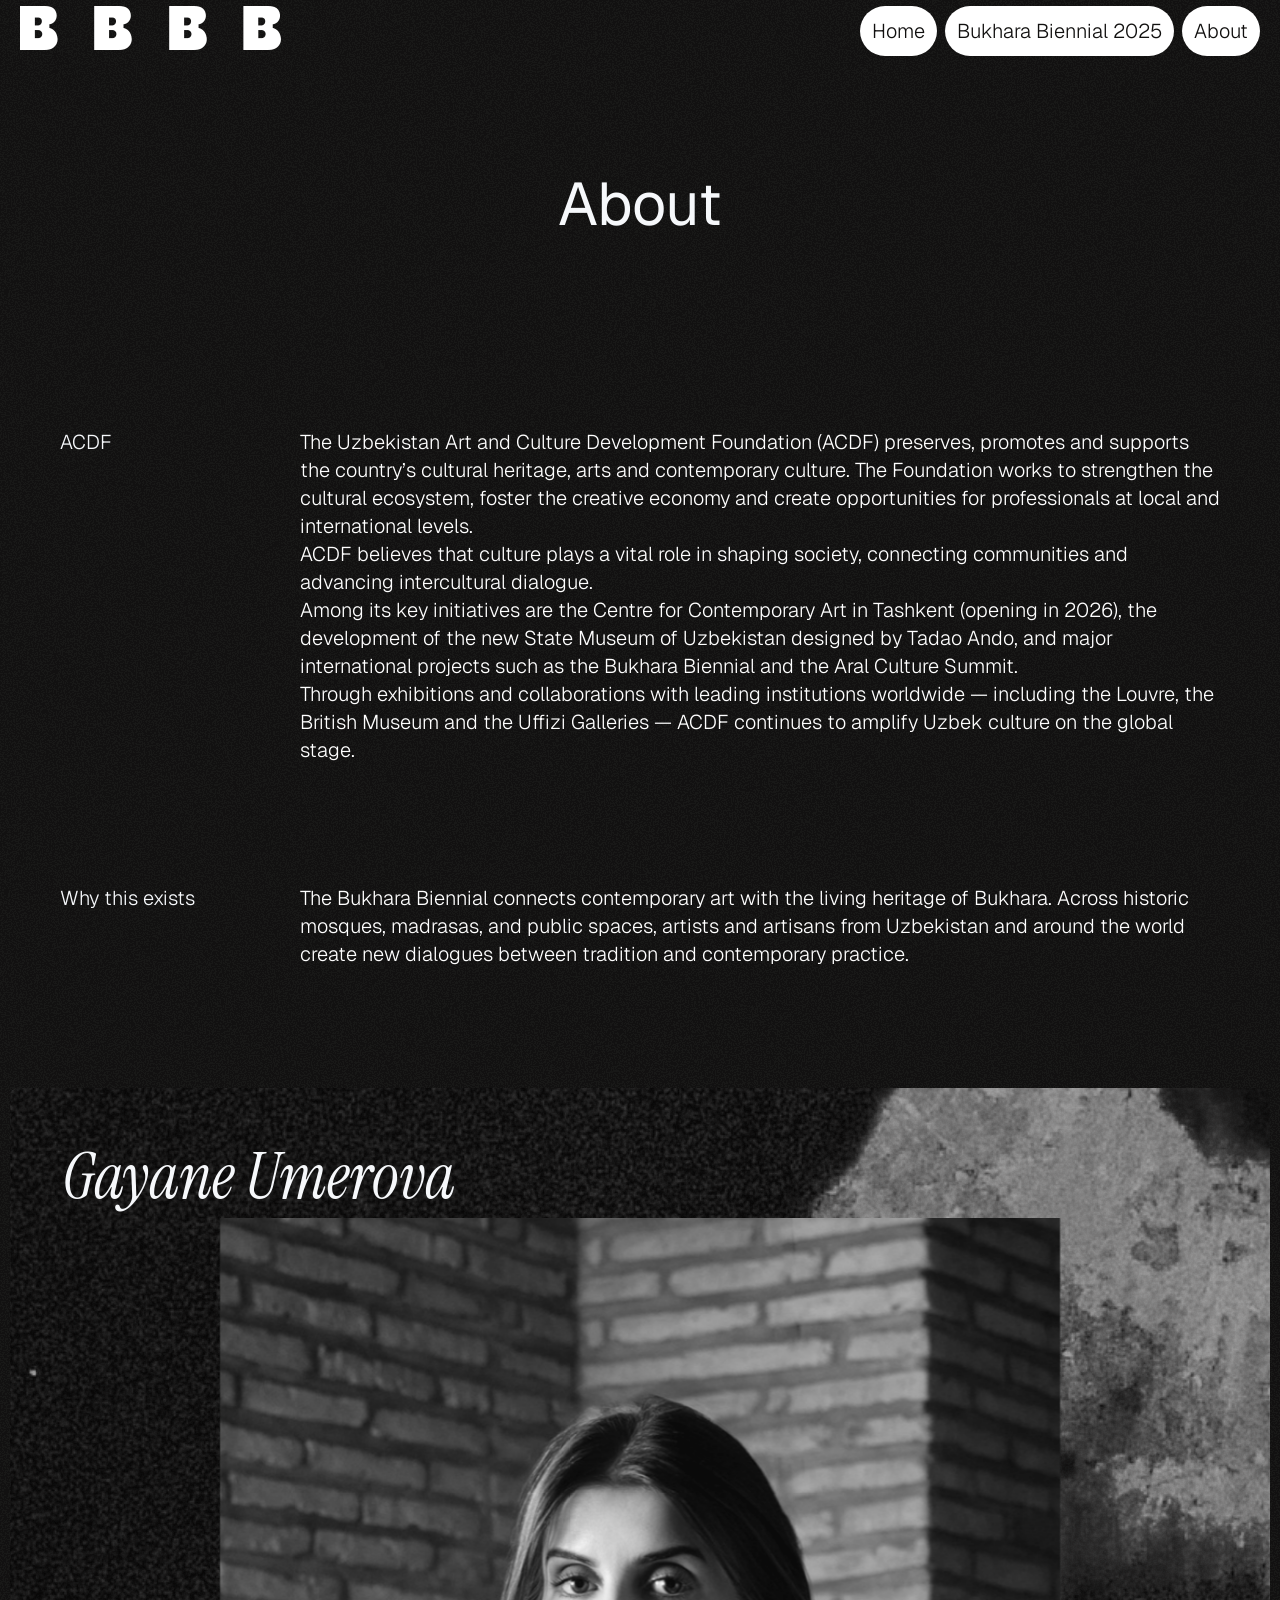
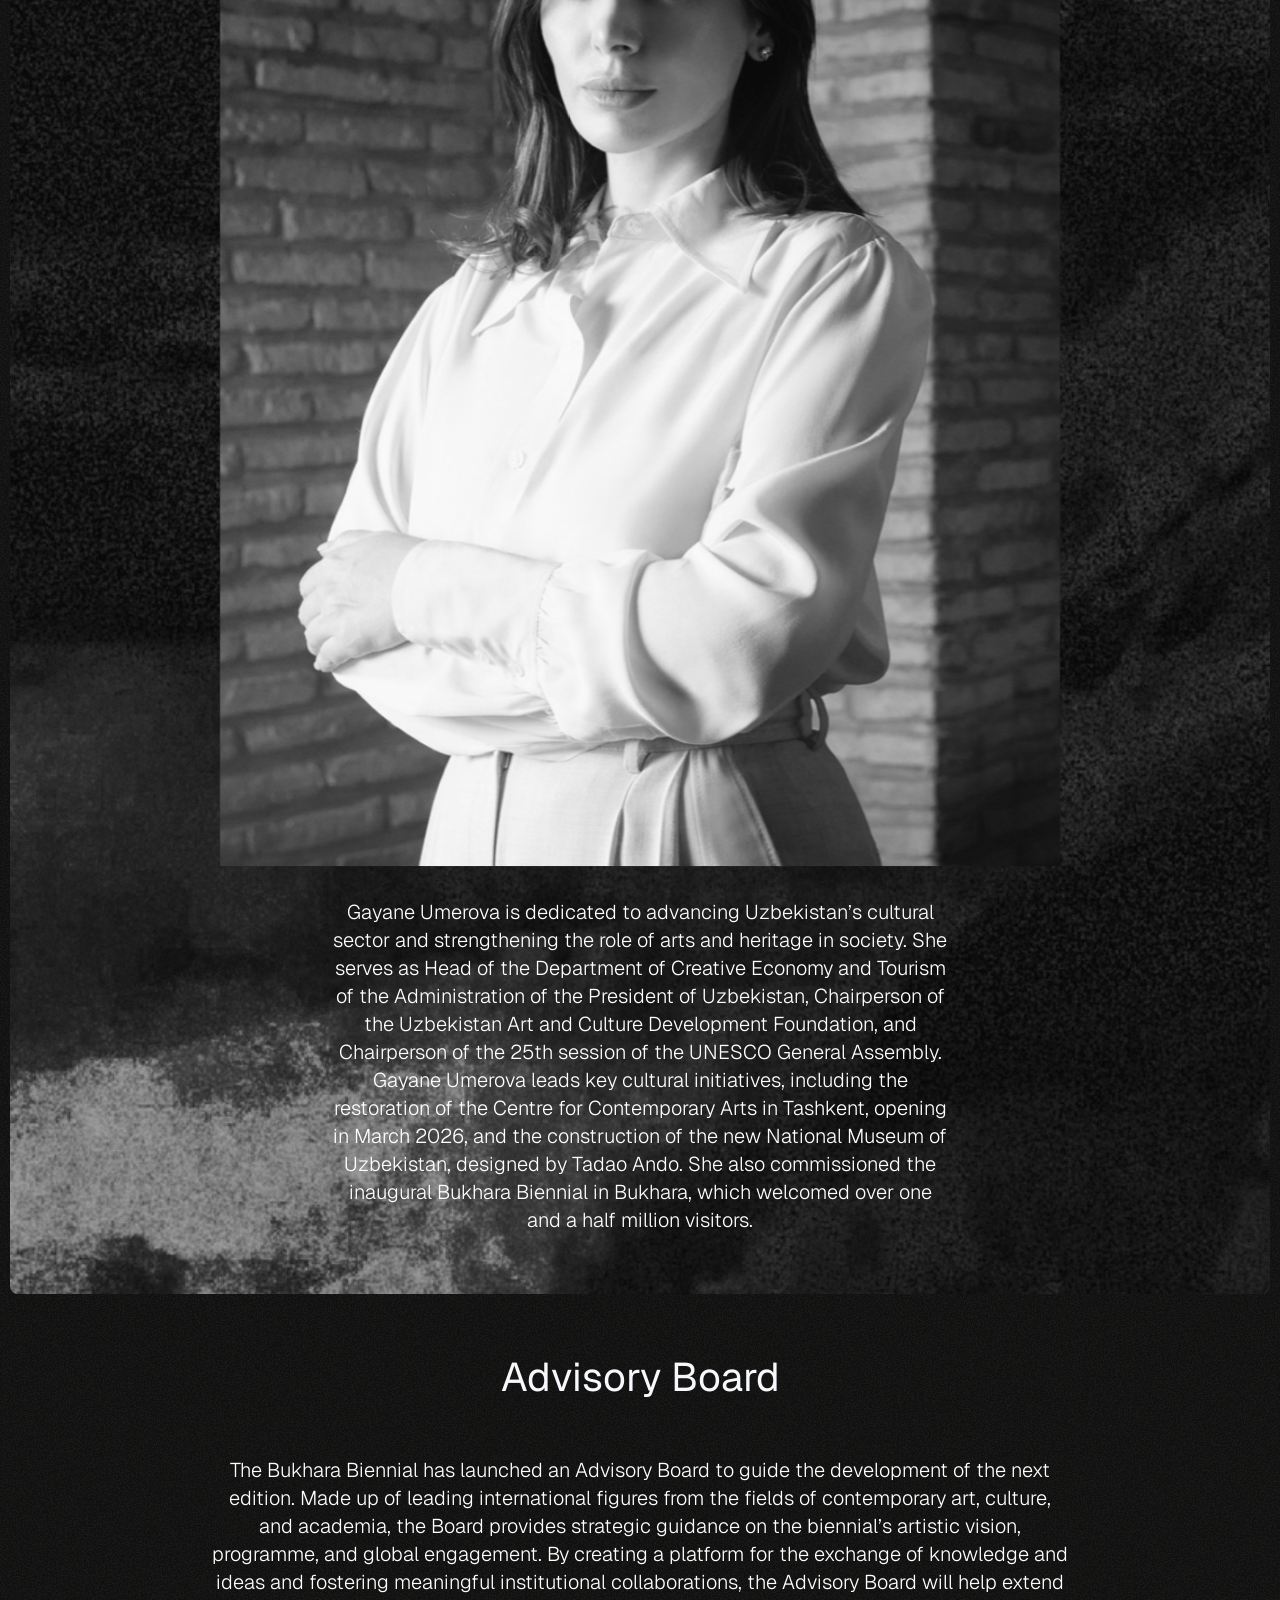
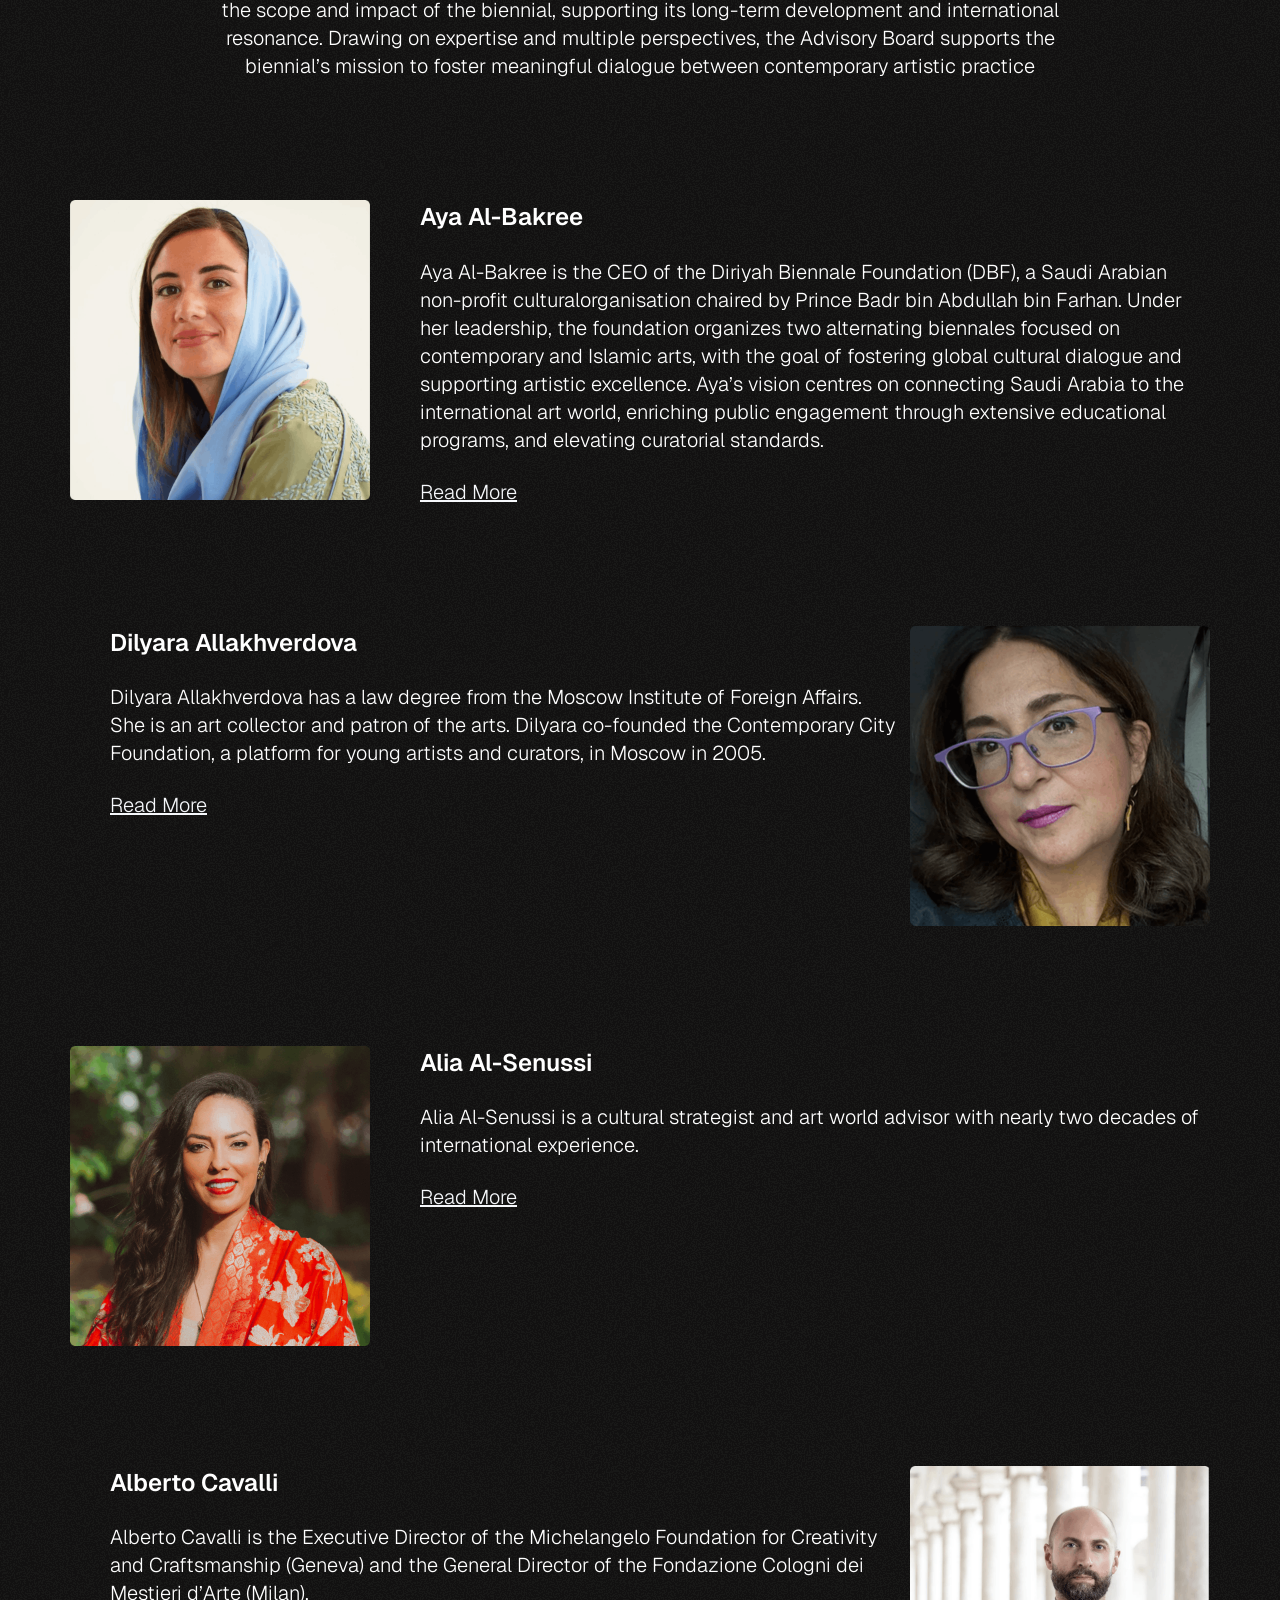
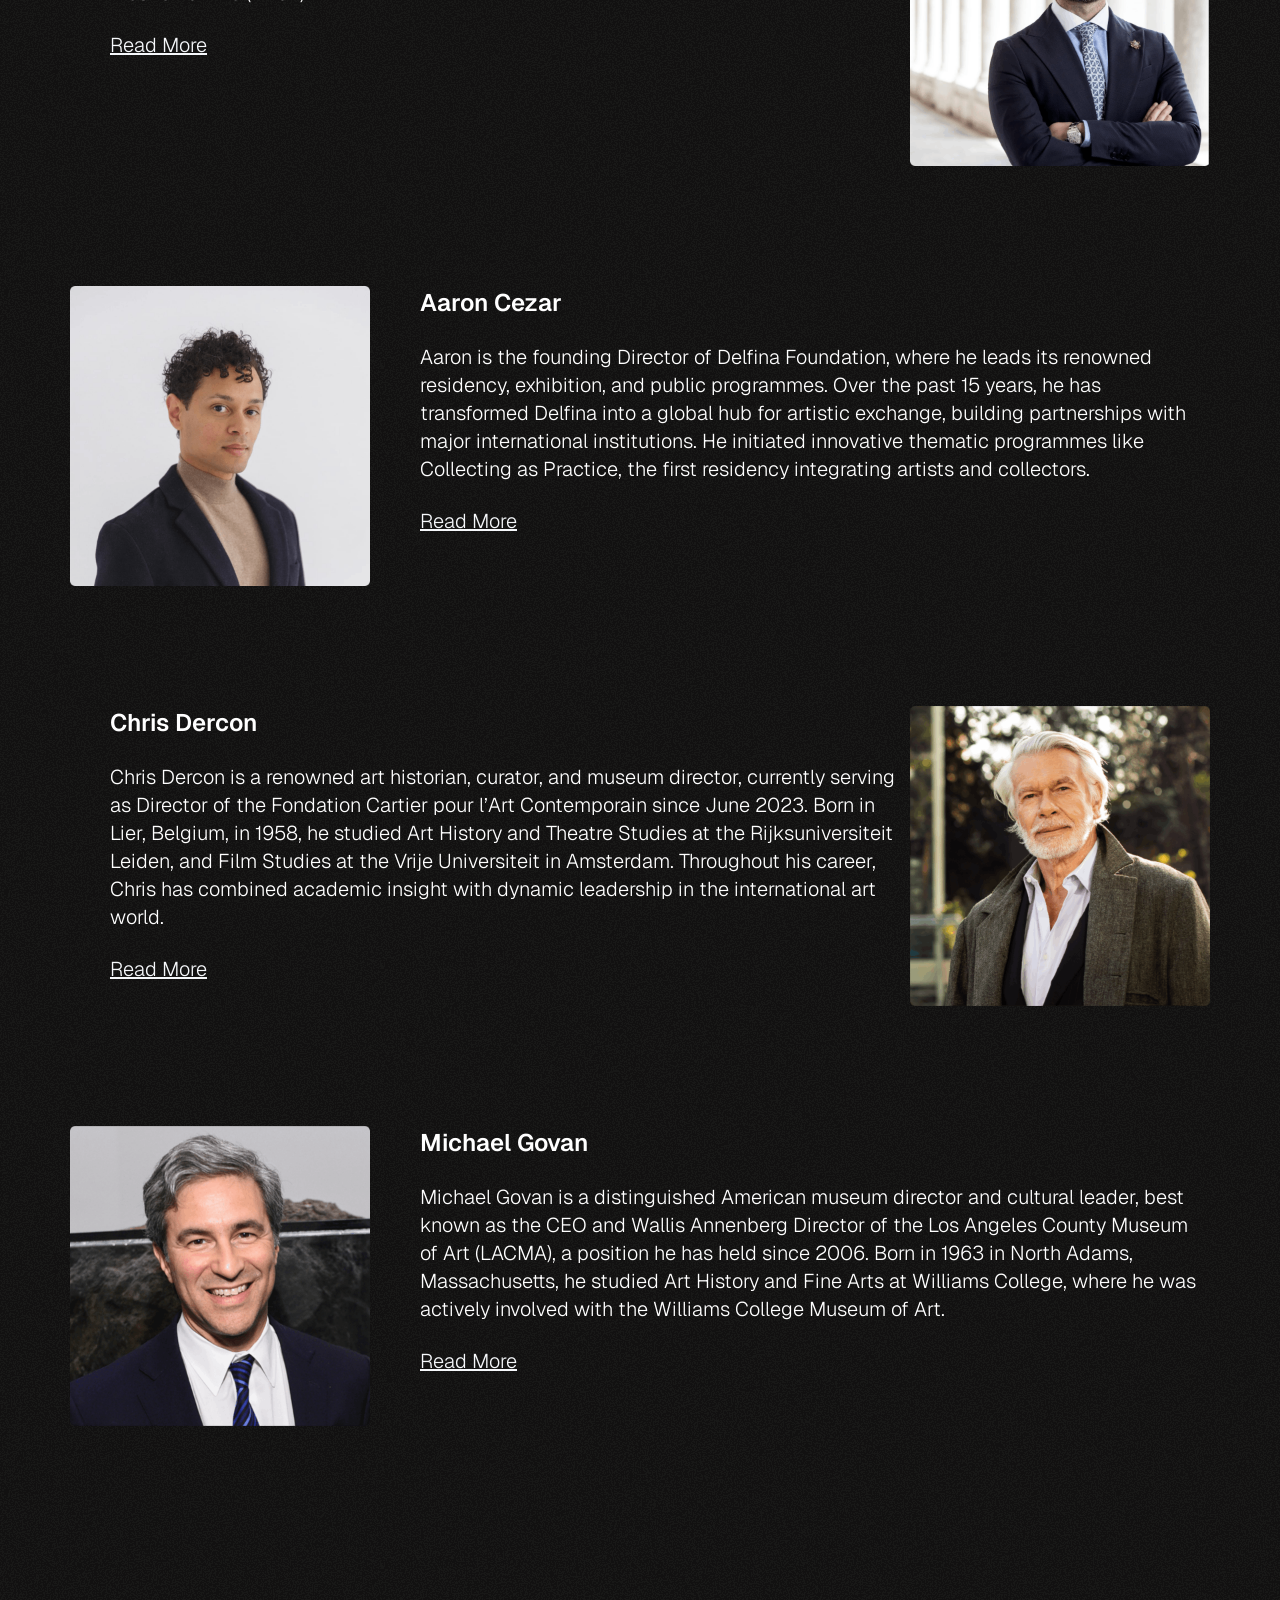
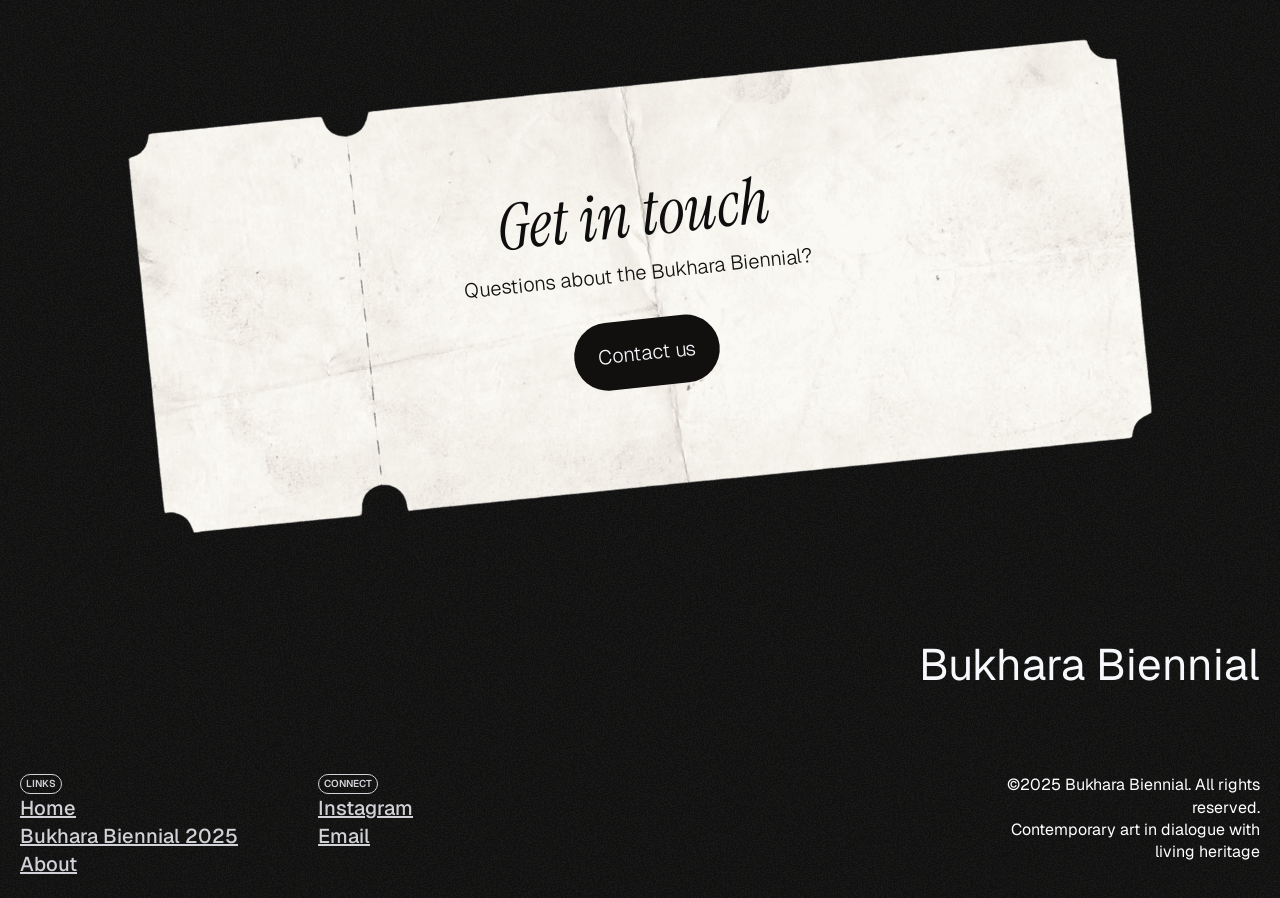
==== commit 30d81c31: "fix article reverse" ====
--- a/about.html
+++ b/about.html
@@ -241,7 +241,7 @@
       const result = [];
       advisoryBoardList.forEach((member, index) => {
         result.push(`
-        <article class="${index % 2 === 0 ? "" : "reverse"} scroll-animate" id="${member.name.split(" ").join("-")}">
+        <article class="scroll-animate" id="${member.name.split(" ").join("-")}">
           <div class="article__img">
             <img
               src="./assets/images/about/team/${member.name.split(" ").join("-")}.png"
--- a/assets/css/default.css
+++ b/assets/css/default.css
@@ -11,12 +11,15 @@
 }
 
 :root {
+  --carousel-gap: calc(37.412px + 75px);
   --main-dark: RGB(17, 16, 15);
+  --secondary-text: rgb(246, 248, 251);
   --transition: 0.2s;
   --responsive-h1-font-size: 80px;
   --responsive-font-size: 80px;
   --responsive-p-font-size: 20px;
   --border-radius: 8px;
+  --title-padding: 180px 0px 80px 0px;
 }
 
 @keyframes fadeInUp {
@@ -78,6 +81,23 @@
 }
 html::-webkit-scrollbar {
   display: none; /* Для Chrome, Safari и Opera */
+}
+
+.bg-card {
+  border-radius: 8px;
+  background-size:
+    1280px 600px,
+    auto;
+  background-position: left top;
+  background-image:
+    image-set(
+      url(../images/card_bg_small.png) 1x,
+      url(../images/card_bg_large.png) 2x
+    ),
+    none;
+  background-color: rgb(245, 245, 245);
+
+  color: var(--main-dark);
 }
 
 h1,
@@ -225,6 +245,16 @@
     --responsive-font-size: 64px;
     --responsive-h1-font-size: 60px;
   }
+
+  .desktop {
+    display: none;
+  }
+  .tablet {
+    display: none;
+  }
+  .mobile {
+    display: block;
+  }
   .subscribe h2 {
     font-size: 64px;
   }
@@ -236,6 +266,16 @@
     --responsive-p-font-size: 18px;
   }
 
+  .desktop {
+    display: none;
+  }
+  .tablet {
+    display: none;
+  }
+  .mobile {
+    display: block;
+  }
+
   .desktop-only {
     display: none;
   }
--- a/assets/css/about.css
+++ b/assets/css/about.css
@@ -152,8 +152,7 @@
     gap: 10px;
     padding: 0px 60px 120px 60px;
 }
-
-.advisory__board article.reverse
+.advisory__board article:nth-child(even)
 {
     flex-direction: row-reverse;
 }
@@ -275,7 +274,7 @@
 
 
     .advisory__board article,
-    .advisory__board article.reverse
+    .advisory__board article:nth-child(even)
     {
         flex-direction: column;
         align-items: center;
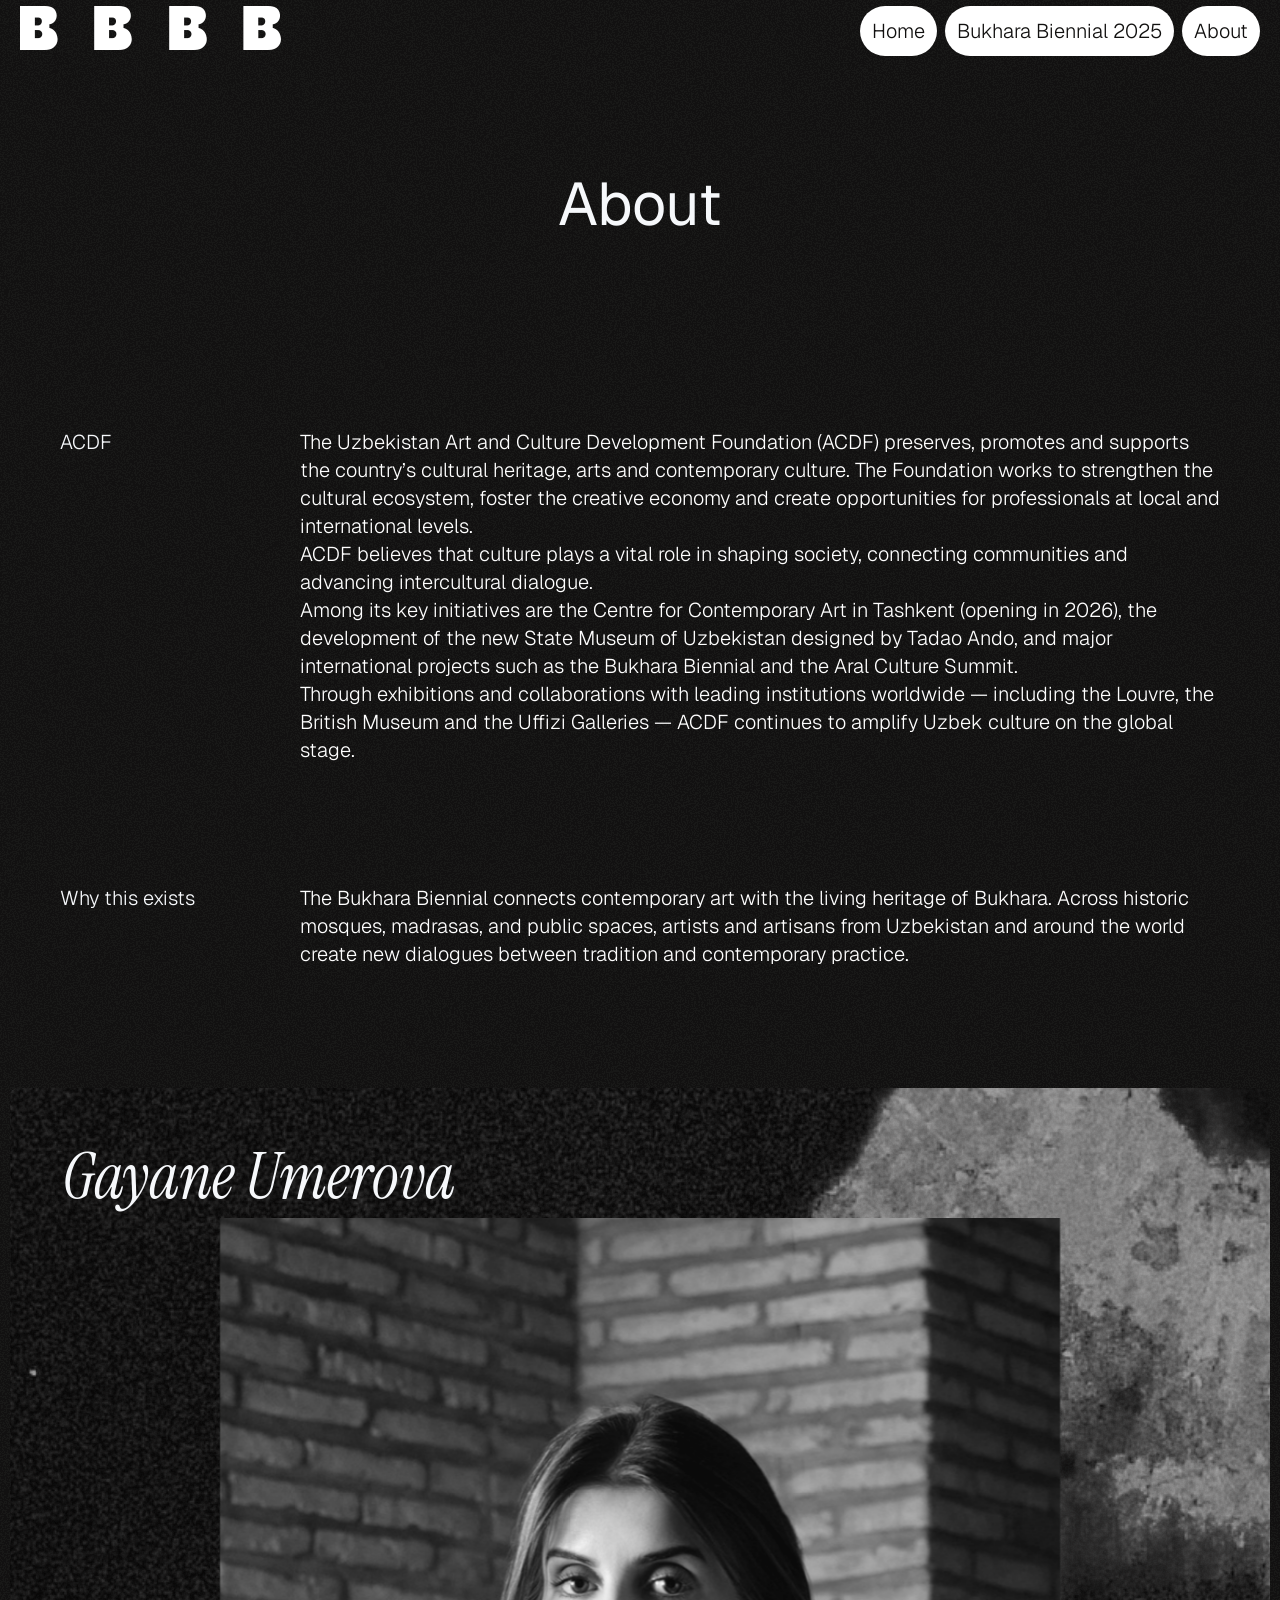
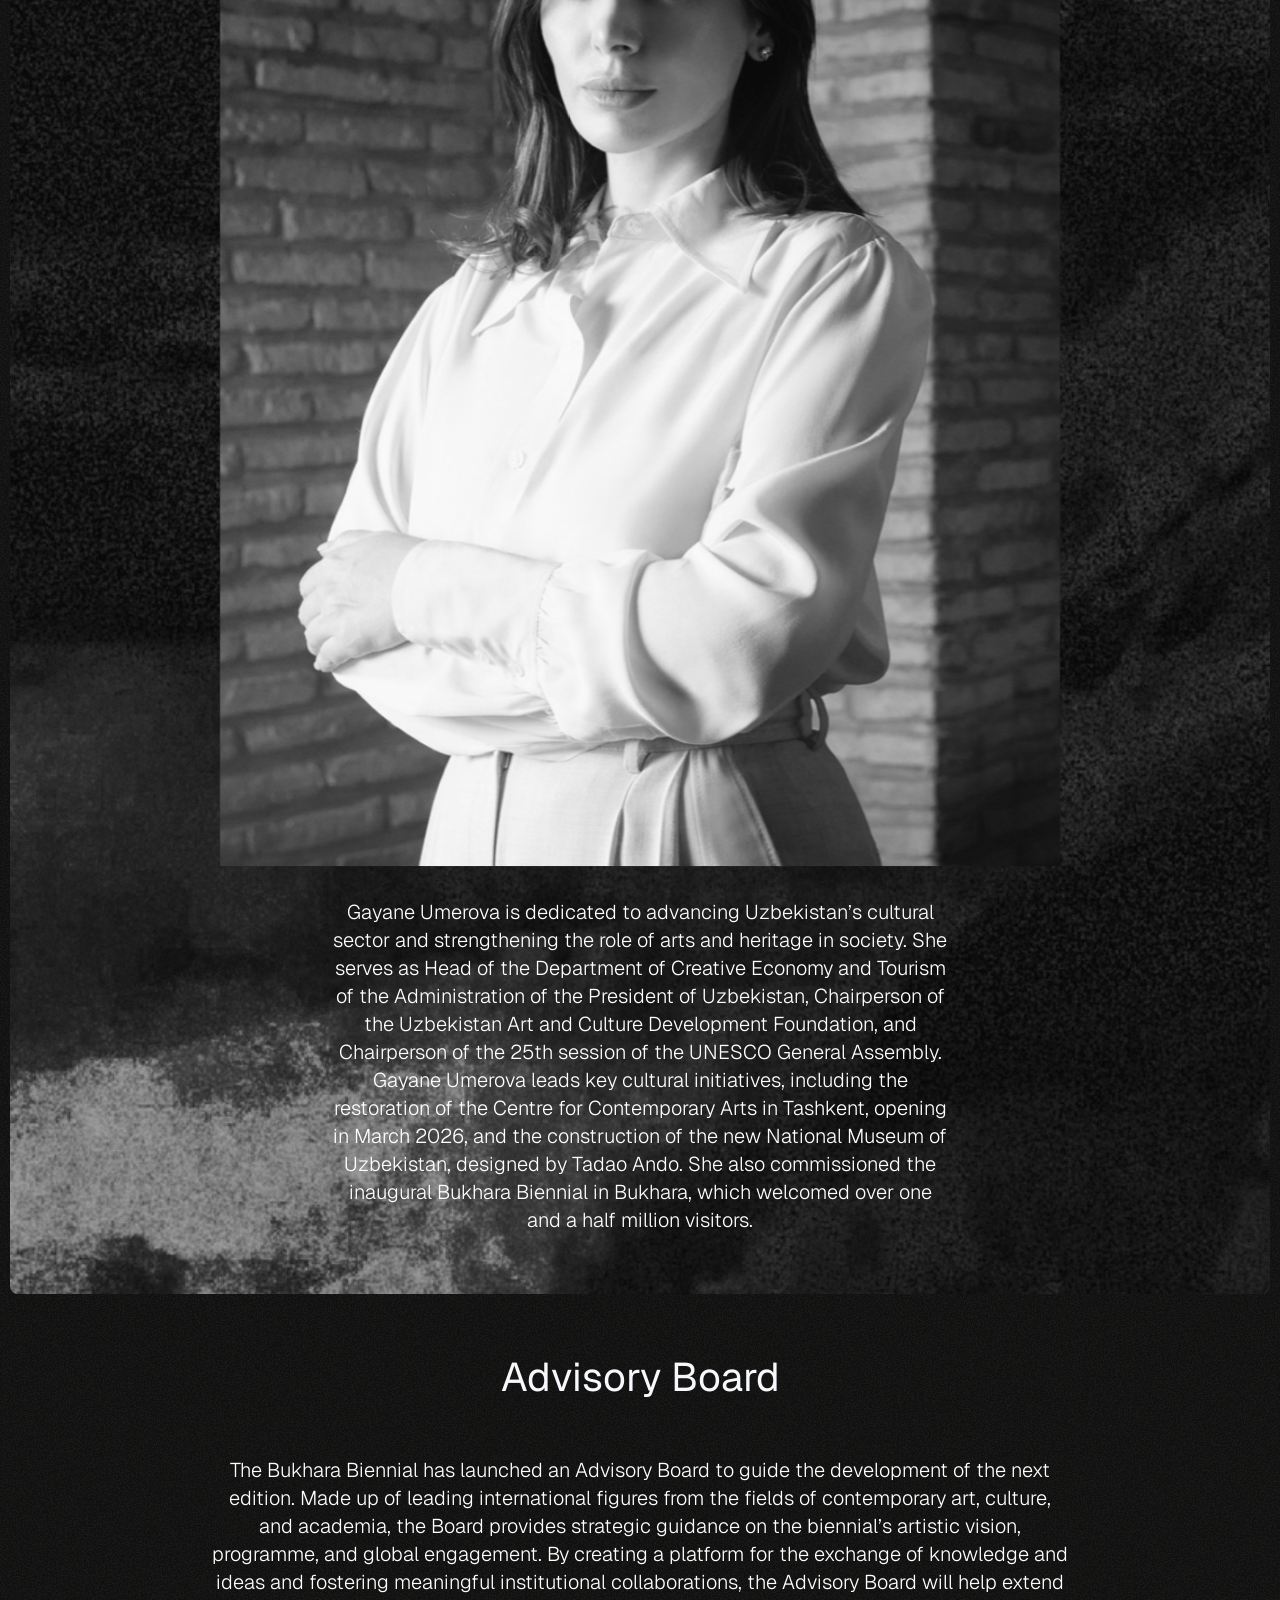
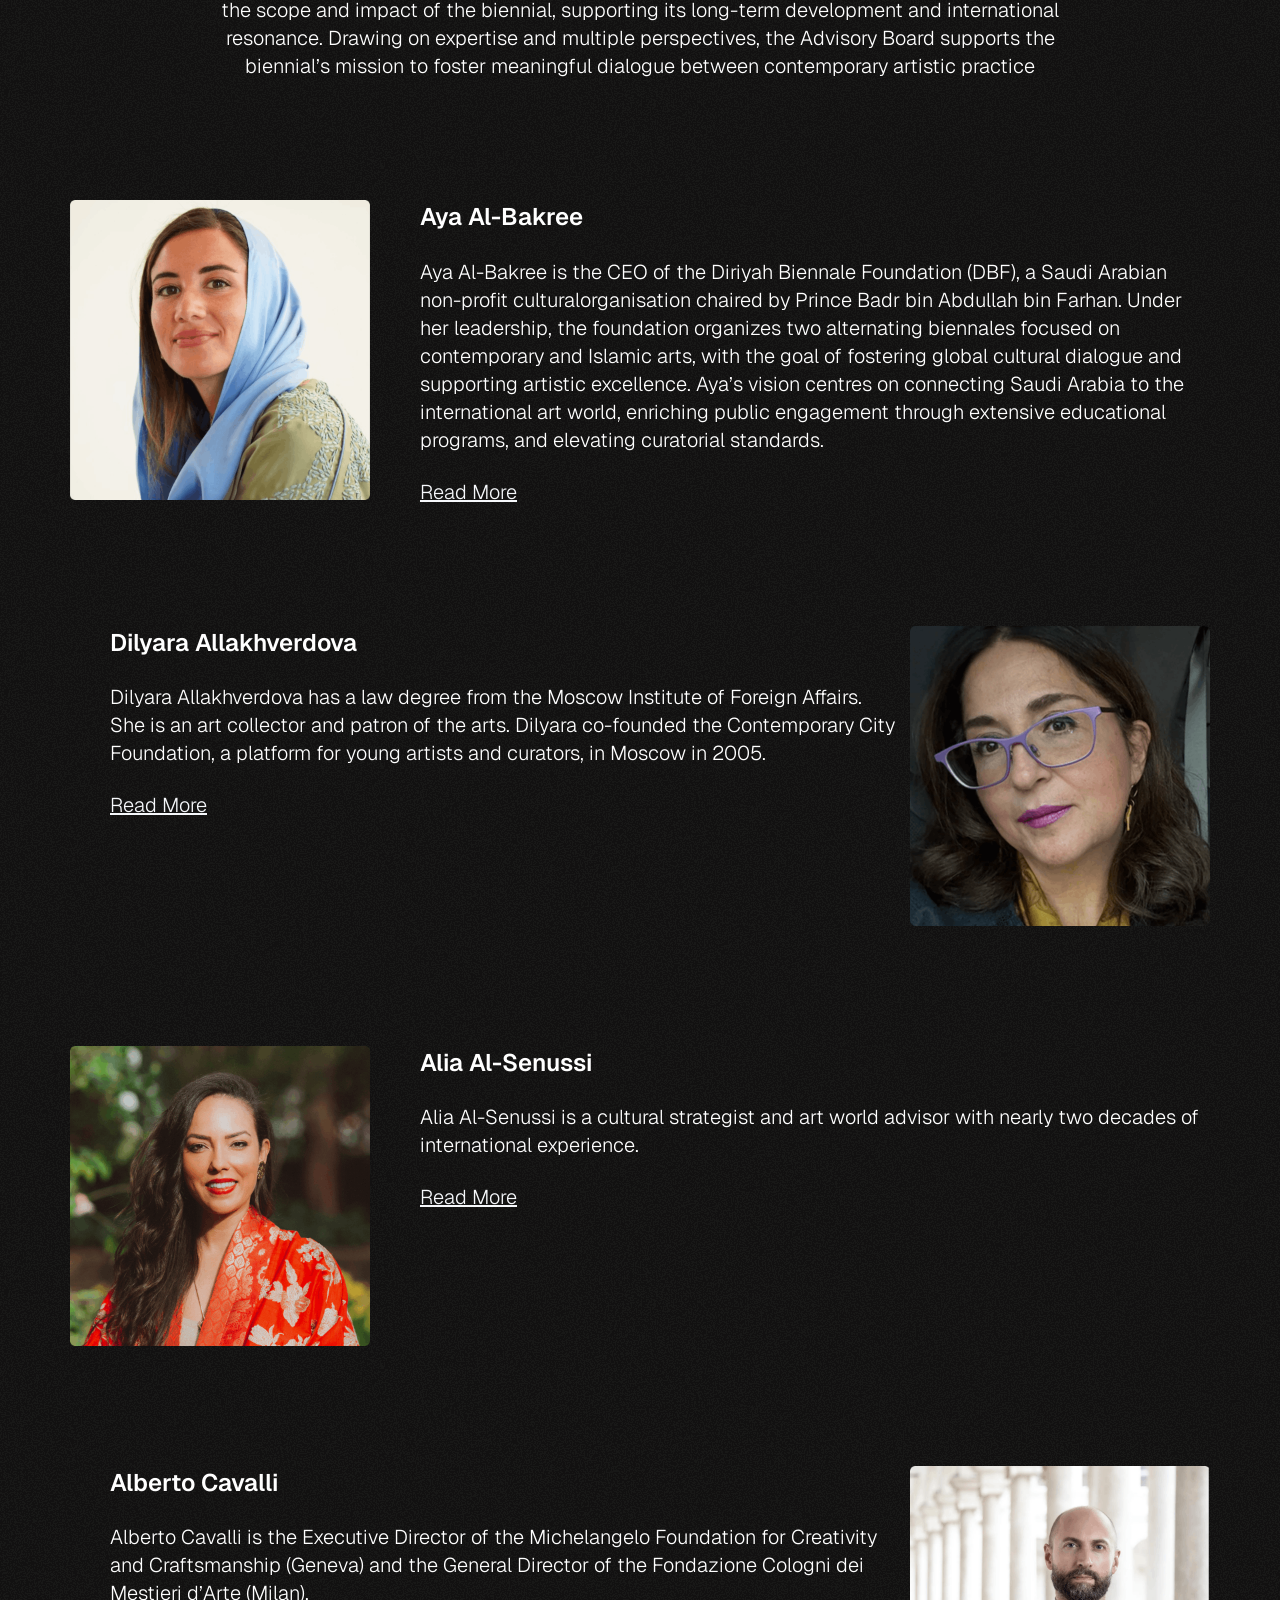
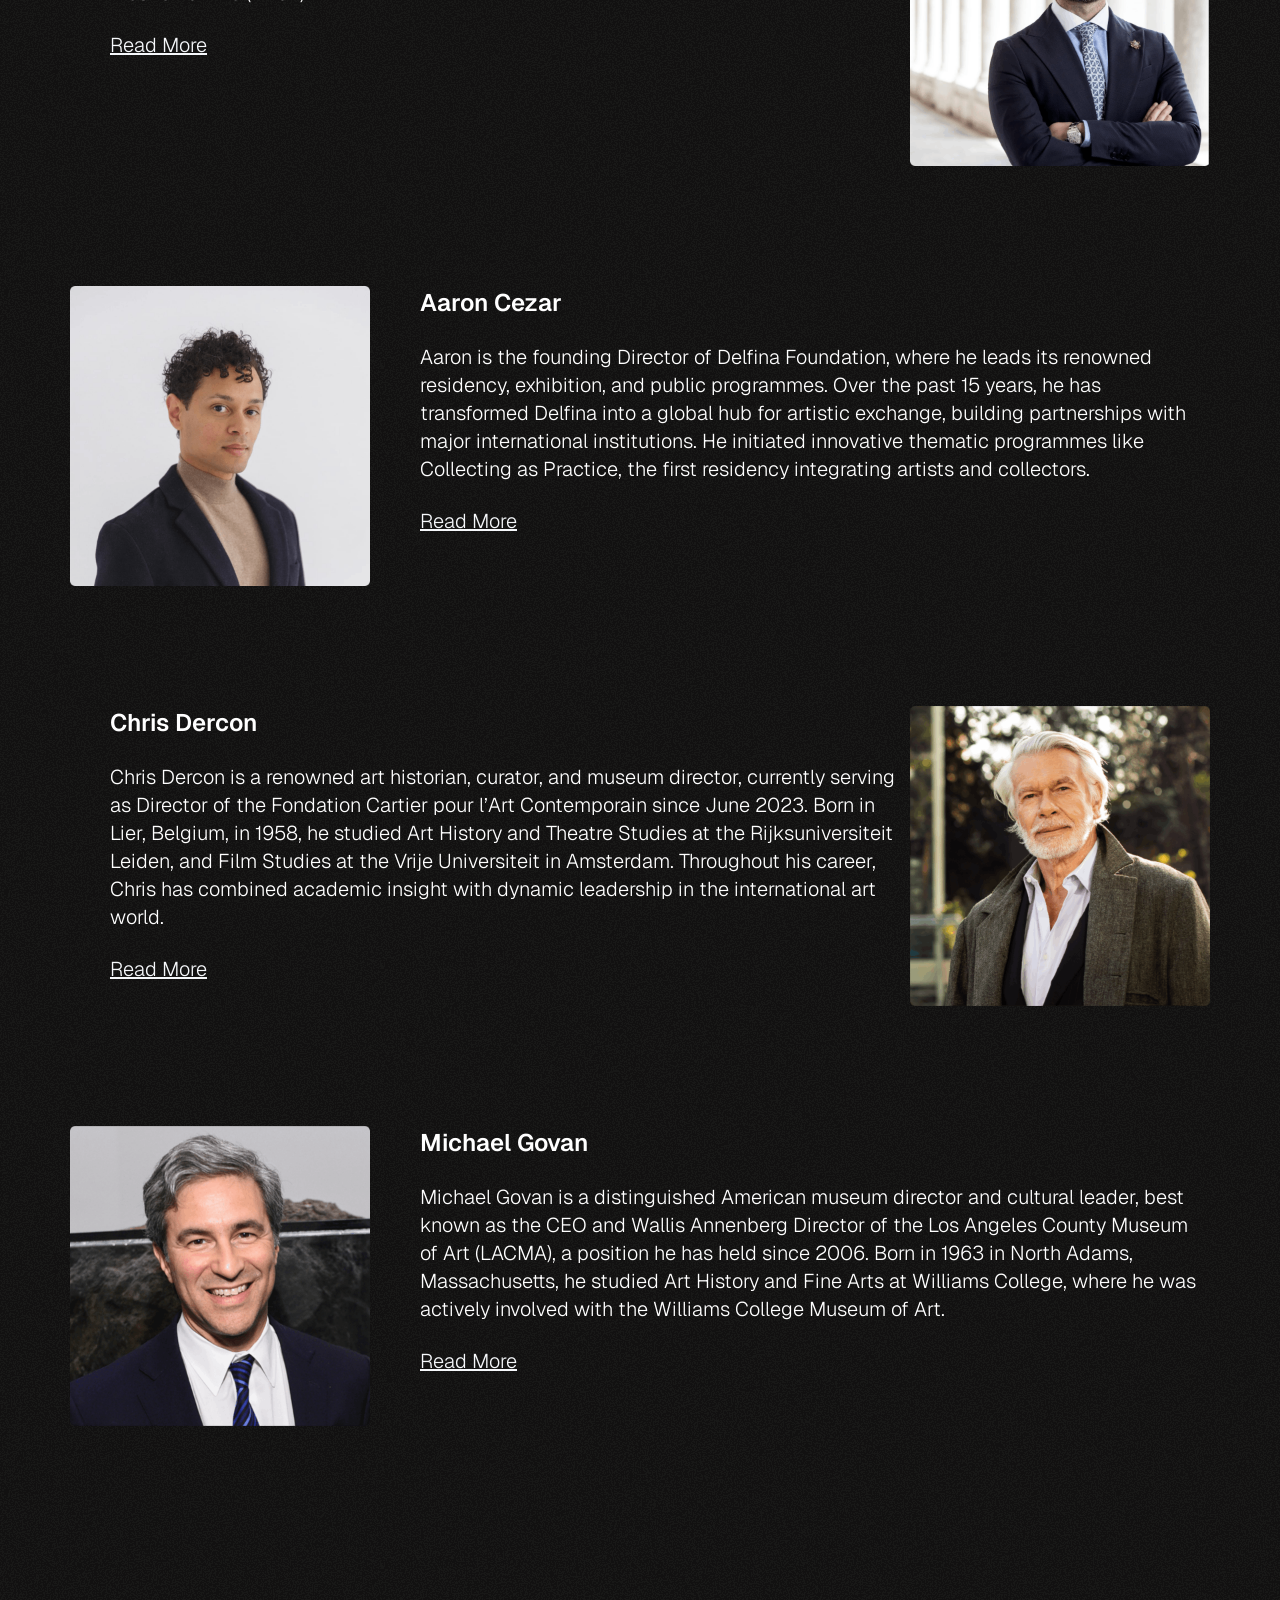
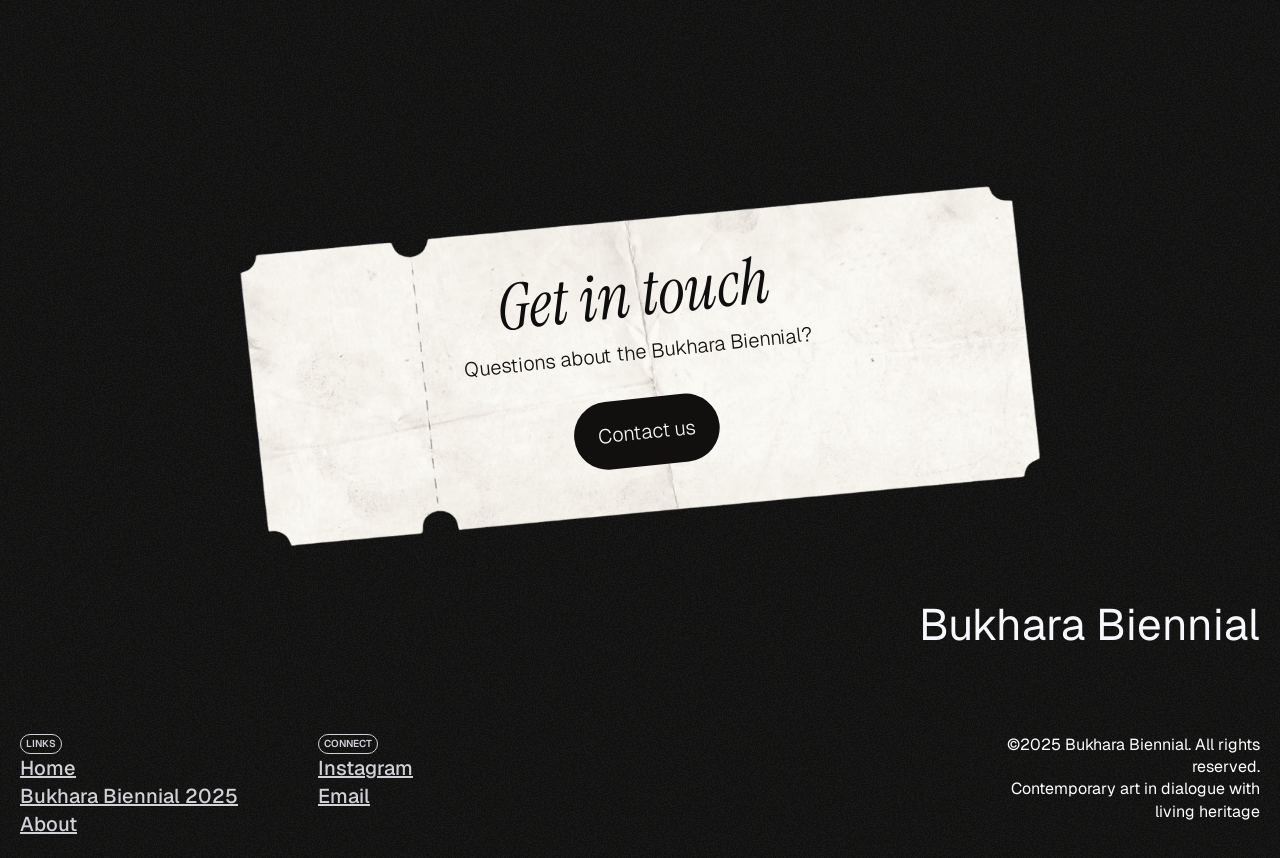
==== commit 3a326c86: "import all css files to styles.css" ====
--- a/about.html
+++ b/about.html
@@ -3,12 +3,15 @@
   <head>
     <meta charset="UTF-8" />
     <meta name="viewport" content="width=device-width, initial-scale=1.0" />
-    <link rel="stylesheet" href="./assets/css/fonts.css" />
+    
+    <!-- <link rel="stylesheet" href="./assets/css/fonts.css" />
     <link rel="stylesheet" href="./assets/css/default.css" />
-
     <link rel="stylesheet" href="./assets/css/about.css" />
     <link rel="stylesheet" href="./assets/css/header.css" />
-    <link rel="stylesheet" href="./assets/css/footer.css" />
+    <link rel="stylesheet" href="./assets/css/footer.css" /> -->
+
+    <link rel="stylesheet" href="./assets/css/styles.css">
+    
     <title>BB2026</title>
   </head>
   <body>
--- a/assets/css/default.css
+++ b/assets/css/default.css
@@ -240,6 +240,147 @@
   background-color: var(--main-dark);
 }
 
+
+
+
+
+.contact-us
+{
+  display: flex;
+  padding: 80px 40px;
+  align-items: flex-start;
+  justify-content: center;
+  gap: 40px;
+}
+.contact-us .contact-content,
+.contact-us .contact-form
+{
+  max-width: 580px;
+  min-width: 340px;
+  width: calc((100% - 40px) / 2);
+}
+.contact-us .contact-content
+{
+  display: flex;
+  flex-direction: column;
+  gap: 16px;
+}
+.contact-us .contact-content h2
+{
+  color: #F6F8FB;
+
+  font-size: 40px;
+  font-style: normal;
+  font-weight: 400;
+  line-height: 95%;
+  letter-spacing: -1.6px;
+}
+.contact-us .contact-content p,
+.contact-us .contact-content a
+{
+  color: #F6F8FB;
+
+  font-size: 20px;
+  font-style: normal;
+  font-weight: 300;
+  line-height: 140%;
+  letter-spacing: -0.4px;
+}
+
+
+.contact-us .contact-form form
+{
+  display: flex;
+  flex-direction: column;
+  gap: 32px;
+}
+.contact-us .contact-form p
+{
+  position: relative;
+}
+.contact-us .contact-form p label
+{
+  left: 0;
+  position: absolute;
+  font-size: 20px;
+  top: 0;
+  z-index: -1;
+  transition: .3s;
+}
+.contact-us .contact-form p input,
+.contact-us .contact-form p textarea
+{
+  width: 100%;
+  font-size: 20px;
+  background-color: transparent;
+  border: none;
+  outline: none;
+  border-bottom: 1px solid #F6F8FB;
+  color: #fff;
+}
+.contact-us .contact-form p textarea
+{
+  min-height: 400px;
+  max-height: 500px;
+  padding: 10px;
+  border: 1px solid #F6F8FB;
+  resize: none;
+}
+textarea::-webkit-scrollbar {
+  width: 3px;
+}
+
+textarea::-webkit-scrollbar-track {
+  background: transparent;
+}
+
+textarea::-webkit-scrollbar-thumb {
+  background: #F6F8FB;
+}
+.contact-us .contact-form p textarea ~ label
+{
+  top: 10px;
+  left: 10px;
+}
+.contact-us .contact-form p .form__input:focus ~ label,
+.contact-us .contact-form p .form__input:not(:placeholder-shown).form__input:not(:focus) ~ label
+{
+  top: -20px;
+  left: 0;
+  font-size: 12px;
+  color: var(--secondary-text);
+}
+.contact-us .contact-form .btn
+{
+  display: flex;
+  justify-content: flex-end
+}
+.contact-us .contact-form button
+{
+  display: flex;
+  width: max-content;
+  height: 68px;
+  padding: 0 24px;
+  justify-content: center;
+  align-items: center;
+  border-radius: 999px;
+  background-color: var(--secondary-text);
+
+  color: #0F0E0E;
+  font-family: "Geist";
+  font-size: 20px;
+  font-style: normal;
+  font-weight: 300;
+  line-height: 140%; /* 28px */
+  letter-spacing: -0.4px;
+  cursor: pointer;
+}
+
+
+
+
+
+
 @media (max-width: 1280px) {
   :root {
     --responsive-font-size: 64px;
@@ -302,4 +443,17 @@
     height: 56px;
     padding: 0px 16px 0px 16px;
   }
-}
+
+  
+  
+  .contact-us
+  {
+    flex-direction: column;
+    align-items: center;
+  }
+  .contact-us .contact-content, .contact-us .contact-form
+  {
+    width: 100%;
+    min-width: 275px;
+  }
+}
--- a/assets/css/styles.css
+++ b/assets/css/styles.css
@@ -0,0 +1,273 @@
+@import url(fonts.css);
+@import url(default.css);
+@import url(header.css);
+@import url(footer.css);
+@import url(carousel.css);
+@import url(about.css);
+@import url(article.css);
+@import url(bb2026.css);
+
+
+
+
+.hero {
+  min-height: 800px;
+  height: 100vh;
+}
+.hero img {
+  width: 734.75px;
+  object-fit: cover;
+}
+
+.tablet-mobile {
+  width: 940px;
+}
+
+.intro {
+  width: 100%;
+  height: 296px;
+}
+.intro p {
+  letter-spacing: -2%;
+  text-align: justify;
+}
+
+.bg-card {
+  border-radius: 8px;
+  background-size:
+    1280px 600px,
+    auto;
+  background-position: left top;
+  background-image:
+    image-set(
+      url(../images/card_bg_small.png) 1x,
+      url(../images/card_bg_large.png) 2x
+    ),
+    none;
+  background-color: rgb(245, 245, 245);
+
+  color: var(--main-dark);
+}
+
+.about_bb {
+  width: 100%;
+  flex-direction: column;
+  gap: 40px;
+}
+
+.about_bb h1 {
+  text-align: center;
+}
+.about_bb p {
+  color: var(--main-dark);
+  text-align: justify;
+  letter-spacing: -2%;
+}
+
+.future p {
+  letter-spacing: -2%;
+  text-align: justify;
+}
+
+.advisory {
+  margin: auto;
+  width: 100%;
+  max-width: 1260px;
+  padding: 40px 10px 60px 10px;
+  display: flex;
+  flex-direction: column;
+  align-items: flex-start;
+  gap: 60px;
+}
+.advisory h2 {
+  text-align: left;
+}
+.advisory .advisory-list {
+  width: 100%;
+}
+.advisory-list > * {
+  display: flex;
+}
+.advisory-list .labels {
+  margin-bottom: 12px;
+  font-weight: 500;
+  letter-spacing: -2%;
+}
+.advisory-list .labels p {
+  width: 270px;
+  font-style: Medium;
+  margin-right: 100px;
+}
+.advisory-list article {
+  min-height: 156.06px;
+  display: flex;
+  flex-direction: row;
+  justify-content: center;
+  align-items: flex-start;
+  gap: 245px;
+  padding: 16px 0px 16px 0px;
+  border-bottom: 1px solid var(--Divider, rgba(85, 86, 89, 1));
+  border-top: 1px solid var(--Divider, rgba(85, 86, 89, 1));
+  cursor: alias;
+}
+
+.advisory-list article p.name {
+  min-width: 125px;
+  letter-spacing: -2%;
+}
+.advisory-list article p.about {
+  min-width: 500px;
+  letter-spacing: -2%;
+}
+.advisory-list article .article__img {
+  width: 125px;
+  height: 125px;
+}
+.advisory-view-all {
+  position: relative;
+  max-width: 1260px;
+  width: 100%;
+  margin: 10px auto 0;
+  padding: 16px 24px 16px 24px;
+  cursor: pointer;
+  background-color: rgb(245, 245, 245);
+  background-image: url(../images/card_bg_hover.png);
+}
+.advisory-view-all::before {
+  content: "";
+  position: absolute;
+  top: 0;
+  left: 0;
+  width: 100%;
+  height: 100%;
+  border-radius: 8px;
+  background-size:
+    1280px 600px,
+    auto;
+  background-position: left top;
+  background-image:
+    image-set(
+      url(../images/card_bg_small.png) 1x,
+      url(../images/card_bg_large.png) 2x
+    ),
+    none;
+  background-color: rgb(245, 245, 245);
+  opacity: 1;
+  z-index: 1;
+  transition: var(--transition);
+}
+.advisory-view-all:hover::before {
+  opacity: 0;
+}
+.advisory-view-all a {
+  position: relative;
+  display: block;
+  color: var(--main-dark);
+  text-align: center;
+  transition: var(--transition);
+  z-index: 2;
+}
+.advisory-view-all:hover a {
+  color: #fff;
+}
+
+@media (max-width: 1280px) {
+  .tablet-mobile {
+    width: 620px;
+  }
+  .intro p {
+    letter-spacing: -2%;
+    text-align: justify;
+  }
+
+  .advisory {
+    max-width: 780px;
+    gap: 80px;
+    padding: 40px 10px 60px 10px;
+  }
+  .advisory .article__img {
+    display: none;
+  }
+  .advisory .advisory-list .labels p:nth-child(1),
+  .advisory .advisory-list article p:nth-child(1) {
+    max-width: 360px;
+    min-width: 360px;
+    margin: 0;
+  }
+  .advisory .advisory-list .labels p:nth-child(2),
+  .advisory .advisory-list article p:nth-child(2) {
+    width: stretch;
+    min-width: 0;
+    margin: 0;
+  }
+  .advisory .advisory-list article {
+    justify-content: flex-start;
+    gap: 0;
+  }
+  .advisory-view-all {
+    max-width: 780px;
+    width: 100%;
+  }
+  .advisory-view-all p {
+    font-size: 64px;
+  }
+}
+
+@media (max-width: 768px) {
+  .p-120-64 {
+    padding: 64px 0;
+  }
+
+  .hero img {
+    width: 315px;
+  }
+  .tablet-mobile {
+    min-width: 275px;
+    width: 100%;
+  }
+
+  .intro p {
+    letter-spacing: -2%;
+  }
+  .intro {
+    padding: 0px 40px 64px 40px;
+  }
+  .future,
+  .about_bb {
+    padding: 64px 40px 64px 40px;
+  }
+  .about_bb h1 {
+    min-width: 275px;
+    width: 100%;
+    text-align: left;
+  }
+
+  .advisory {
+    padding: 40px 40px 60px 40px;
+  }
+  .advisory .article__img {
+    display: block;
+  }
+  .advisory .advisory-list article {
+    justify-content: space-between;
+    min-height: 82px;
+  }
+  .advisory-list article .article__img,
+  .advisory-list article .article__img img {
+    width: 50px;
+    height: 50px;
+  }
+  .advisory p.about,
+  .advisory .labels p:nth-child(2) {
+    display: none;
+  }
+  .advisory .advisory-list .labels p:nth-child(1),
+  .advisory .advisory-list article p:nth-child(1) {
+    max-width: 225px;
+    min-width: 0;
+  }
+
+  .advisory-view-all p {
+    font-size: 40px;
+  }
+}
